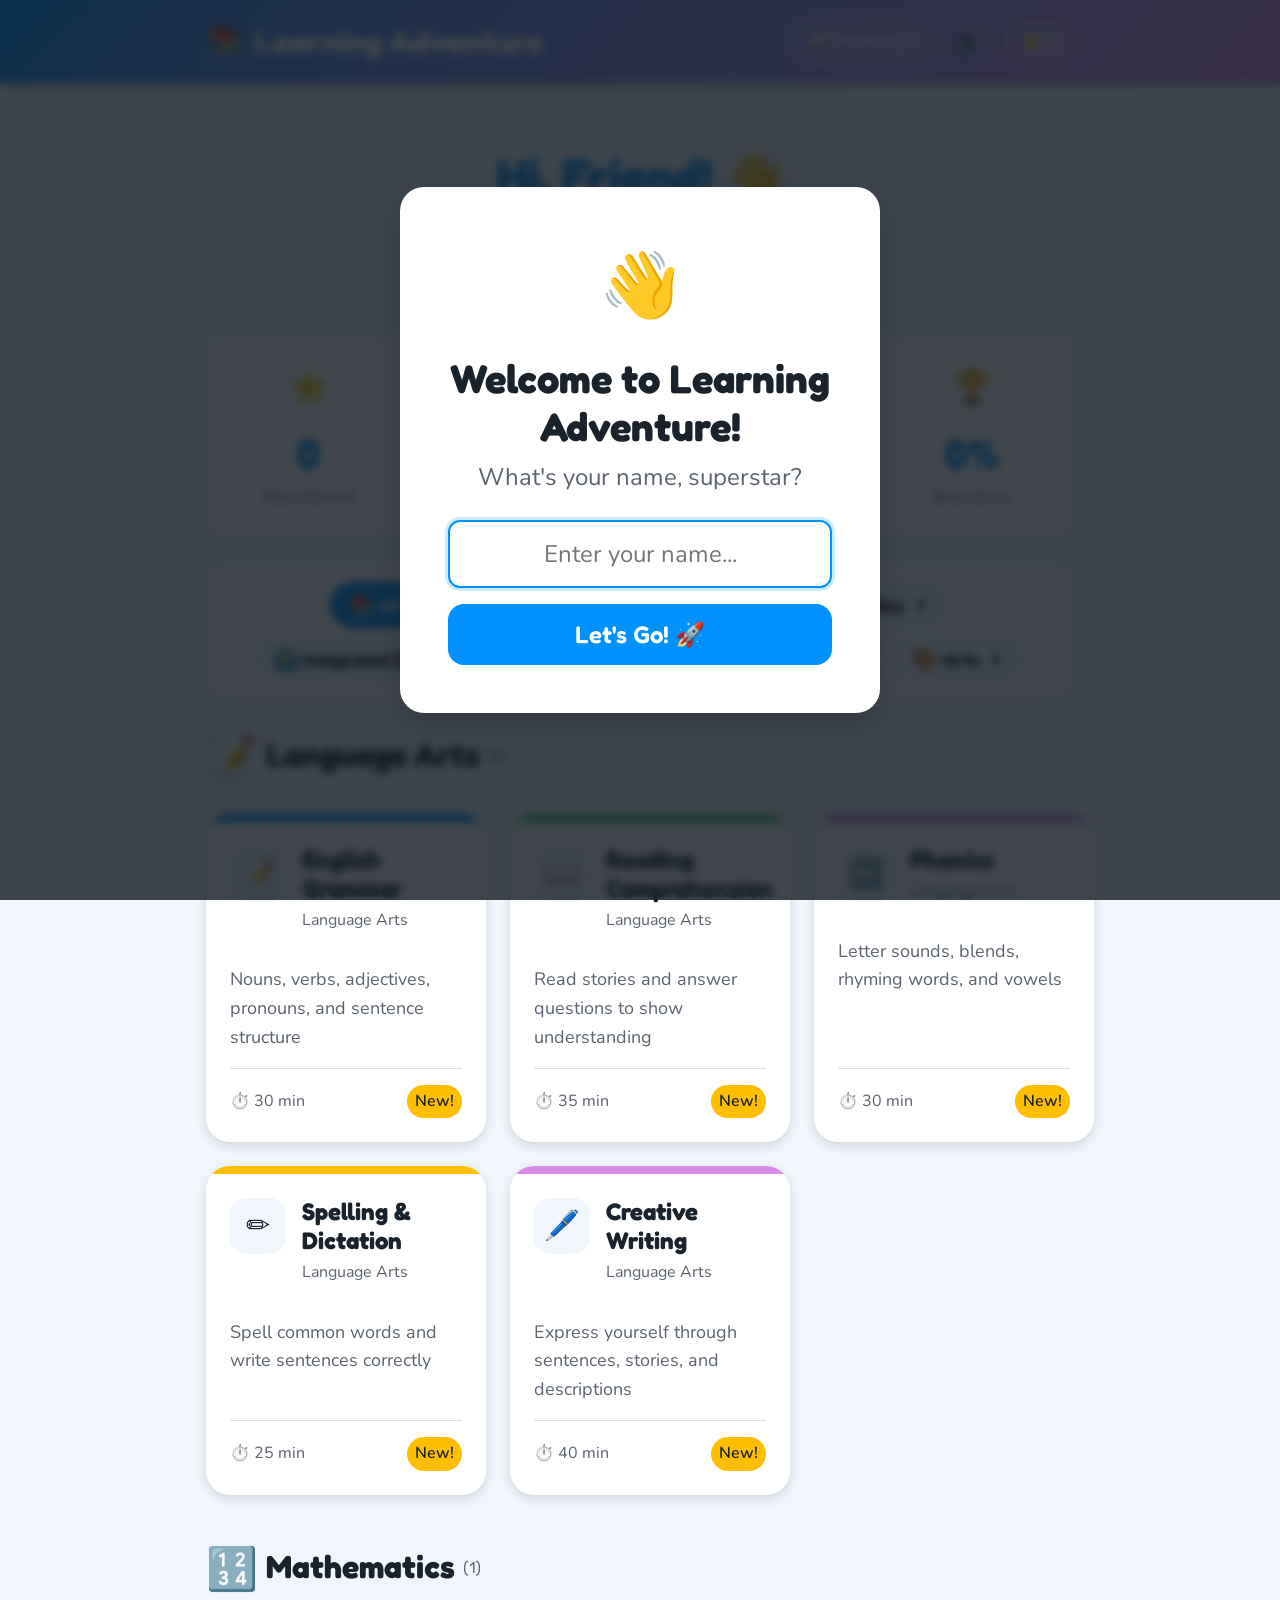
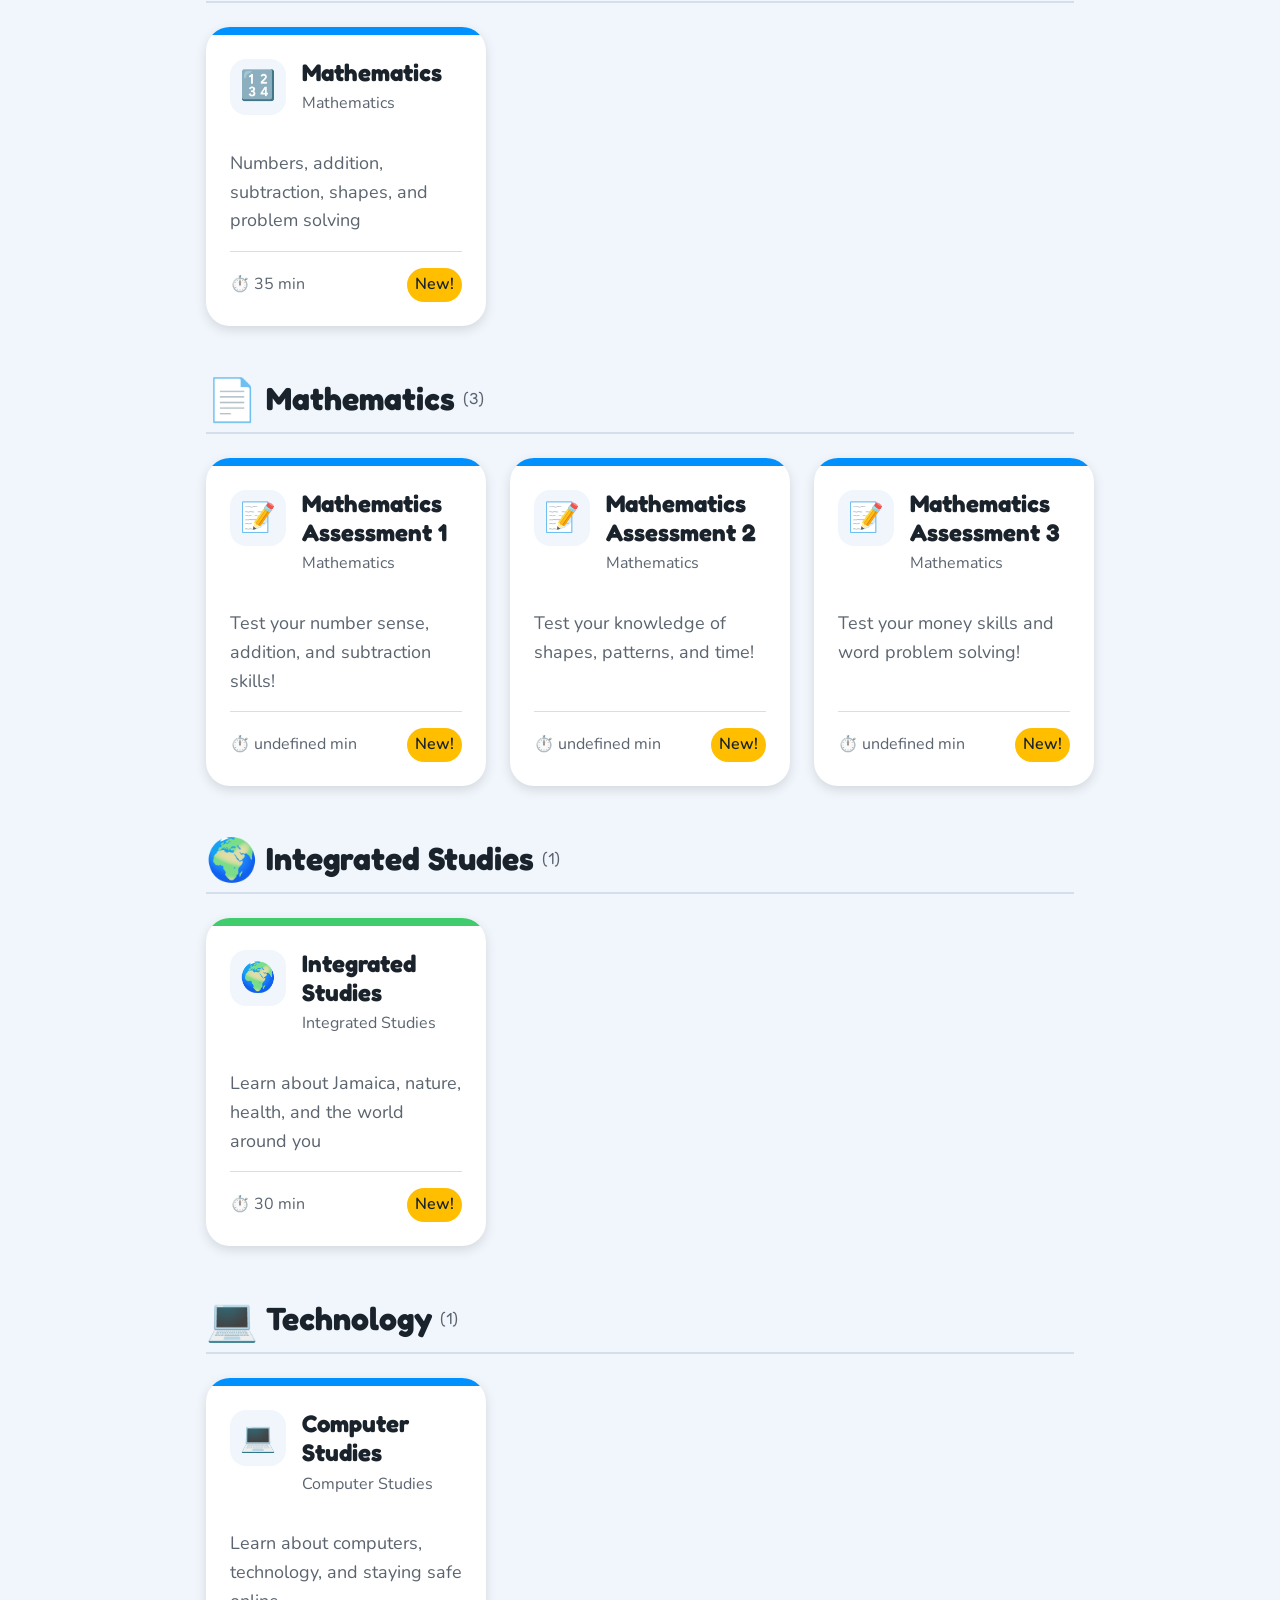
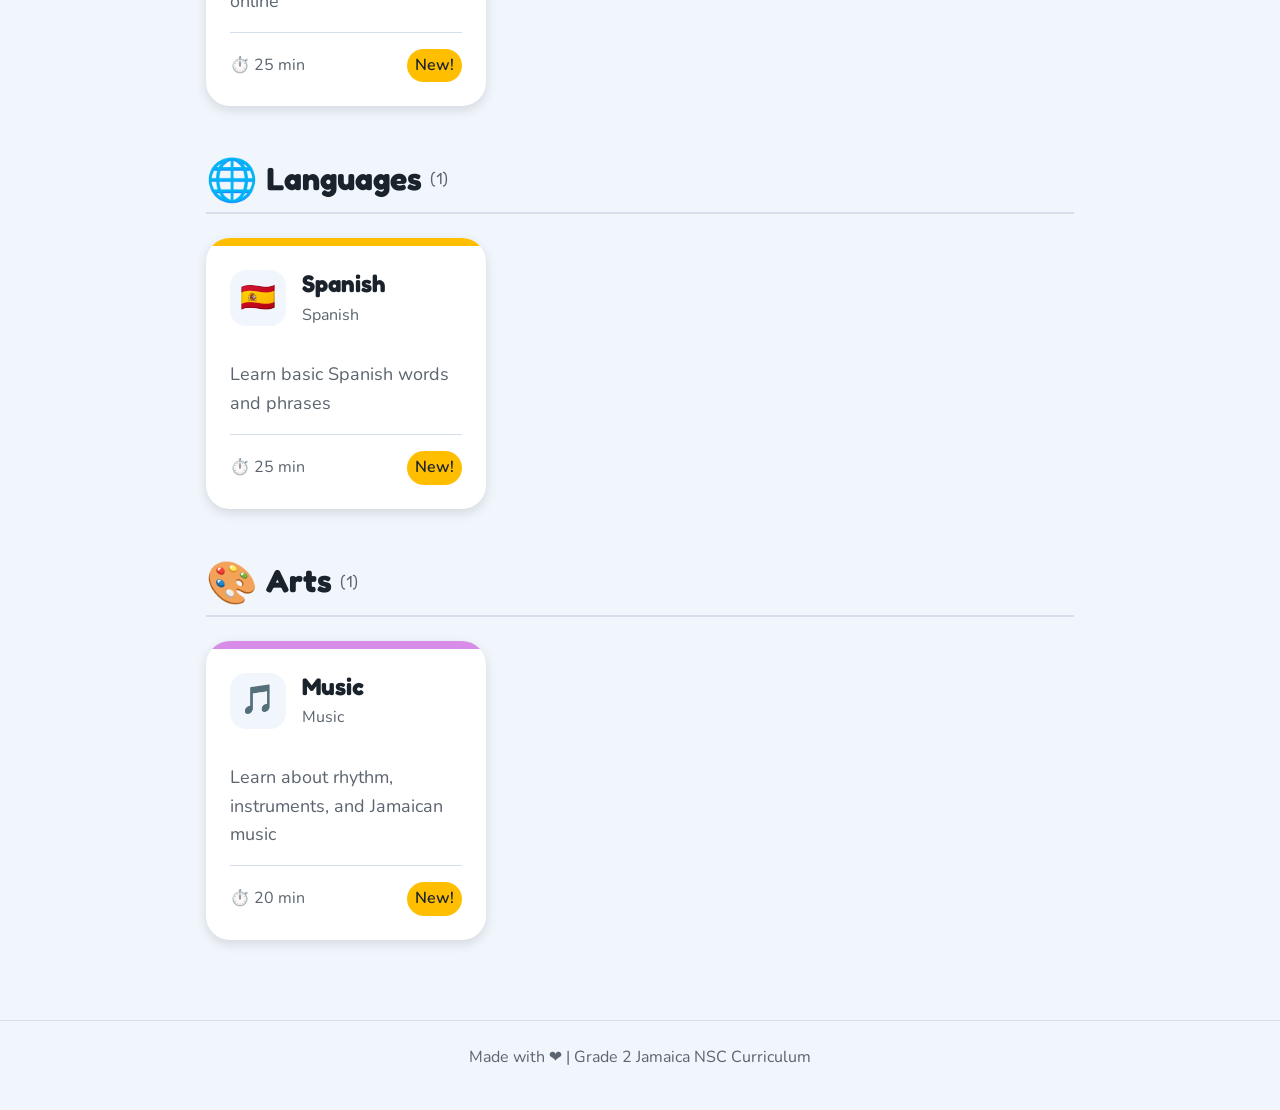
==== index.html @ 68583e8c "Add vowel sounds & sets quizzes from remaining book scans - Add integrated-phonics/vowel-sounds.json" ====
<!DOCTYPE html>
<html lang="en">
<head>
  <meta charset="UTF-8">
  <meta name="viewport" content="width=device-width, initial-scale=1.0">
  <meta name="description" content="Fun educational quizzes for Grade 2 students following the Jamaica NSC curriculum">
  <meta name="theme-color" content="#4A90D9">
  
  <title>Learning Adventure 📚</title>

  <!-- PWA -->
  <link rel="manifest" href="/manifest.json">
  <link rel="apple-touch-icon" href="/assets/icons/apple-touch-icon.png">

  <!-- Fonts -->
  <link rel="preconnect" href="https://fonts.googleapis.com">
  <link rel="preconnect" href="https://fonts.gstatic.com" crossorigin>
  <link href="https://fonts.googleapis.com/css2?family=Fredoka:wght@400;500;600;700&family=Nunito:wght@400;500;600;700&display=swap" rel="stylesheet">
  
  <!-- Stylesheets -->
  <link rel="stylesheet" href="css/base.css">
  <link rel="stylesheet" href="css/components.css">
  <link rel="stylesheet" href="css/navigation.css">
  <link rel="stylesheet" href="css/quiz.css">
  <link rel="stylesheet" href="css/animations.css">
  <link rel="stylesheet" href="css/math-interactive.css">
  
  <!-- Favicon -->
  <link rel="icon" href="data:image/svg+xml,<svg xmlns='http://www.w3.org/2000/svg' viewBox='0 0 100 100'><text y='.9em' font-size='90'>📚</text></svg>">
  
  <style>
    /* Page-specific styles */
    .app-header {
      background: linear-gradient(135deg, var(--color-primary) 0%, var(--color-highlight) 100%);
      color: white;
      padding-block: var(--space-md);
      box-shadow: var(--shadow-md);
    }

    .app-main {
      flex: 1;
      padding-block: var(--space-xl);
    }

    .app-footer {
      text-align: center;
      padding-block: var(--space-lg);
      color: var(--color-text-muted);
      font-size: var(--font-size-sm);
      border-block-start: 1px solid var(--color-border);
    }

    .loading {
      display: flex;
      flex-direction: column;
      align-items: center;
      justify-content: center;
      min-block-size: 300px;
      gap: var(--space-lg);
    }

    .loading__text {
      font-size: var(--font-size-lg);
      color: var(--color-text-muted);
    }

  </style>
</head>
<body>
  <div class="page">
    <!-- Header -->
    <header class="app-header">
      <div class="container">
        <a href="/" class="app-logo" id="home-btn">
          <span class="app-logo__icon">📚</span>
          <span>Learning Adventure</span>
        </a>
        
        <nav class="app-nav">
          <a href="workbook-review" class="app-nav__btn">
            <span>📖</span>
            <span>Workbooks</span>
          </a>
          <button class="sound-toggle" id="sound-toggle" title="Toggle sound" aria-label="Toggle sound">
            🔊
          </button>
          <button class="app-nav__btn" id="progress-btn">
            <span>⭐</span>
            <span id="star-count">0</span>
          </button>
        </nav>
      </div>
    </header>

    <!-- Main Content -->
    <main class="app-main">
      <div class="container" id="main-content">
        <!-- Loading state -->
        <div class="loading">
          <div class="spinner"></div>
          <p class="loading__text">Loading your quizzes...</p>
        </div>
      </div>
    </main>

    <!-- Footer -->
    <footer class="app-footer">
      <div class="container">
        <p>Made with ❤️ | Grade 2 Jamaica NSC Curriculum</p>
      </div>
    </footer>
  </div>

  <!-- Name Prompt Modal -->
  <div id="name-modal" class="modal" style="display: none;" role="dialog" aria-modal="true" aria-labelledby="modal-title">
    <div class="modal__overlay"></div>
    <div class="modal__content">
      <div class="modal__icon">👋</div>
      <h2 id="modal-title" class="modal__title">Welcome to Learning Adventure!</h2>
      <p class="modal__text">What's your name, superstar?</p>
      <form id="name-form" class="modal__form">
        <input 
          type="text" 
          id="name-input" 
          class="modal__input" 
          placeholder="Enter your name..." 
          maxlength="20"
          autocomplete="off"
          required
        >
        <button type="submit" class="btn btn--primary modal__btn">
          Let's Go! 🚀
        </button>
      </form>
    </div>
  </div>

  <!-- Scripts -->
  <script src="js/storage.js"></script>
  <script src="js/feedback.js"></script>
  <script src="js/quiz-engine.js"></script>
  <script src="js/math-interactive.js"></script>
  <script src="js/app.js"></script>
  
  <script>
    // Sound toggle functionality
    document.getElementById('sound-toggle').addEventListener('click', function() {
      const settings = Storage.loadSettings();
      settings.soundEnabled = !settings.soundEnabled;
      Storage.saveSettings(settings);
      Feedback.settings.soundEnabled = settings.soundEnabled;
      this.textContent = settings.soundEnabled ? '🔊' : '🔇';
    });

    // Initialize sound toggle state and check for first-time user
    document.addEventListener('DOMContentLoaded', function() {
      const settings = Storage.loadSettings();
      document.getElementById('sound-toggle').textContent = settings.soundEnabled ? '🔊' : '🔇';
      
      // Update star count
      const progress = Storage.loadProgress();
      document.getElementById('star-count').textContent = progress.totalStars || 0;

      // Show name modal for first-time users
      if (Storage.isFirstTimeUser()) {
        document.getElementById('name-modal').style.display = 'flex';
        document.getElementById('name-input').focus();
      }
    });

    // Handle name form submission
    document.getElementById('name-form').addEventListener('submit', function(e) {
      e.preventDefault();
      const nameInput = document.getElementById('name-input');
      const name = nameInput.value.trim();
      
      if (name) {
        Storage.saveName(name);
        document.getElementById('name-modal').style.display = 'none';
        
        // Refresh the welcome message if it exists
        if (typeof App !== 'undefined' && App.renderHomeScreen) {
          App.renderHomeScreen();
        }
      }
    });
  </script>
  <script src="js/pwa-install.js"></script>
  <script>
    if ('serviceWorker' in navigator) {
      navigator.serviceWorker.register('/sw.js');
    }
  </script>
</body>
</html>
---- css/base.css ----
/* ==========================================================================
   Base Styles - Morgan's Quiz Platform
   ========================================================================== */

/* CSS Reset & Box Sizing */
*,
*::before,
*::after {
  box-sizing: border-box;
  margin: 0;
  padding: 0;
}

/* CSS Custom Properties */
:root {
  /* Primary Colors - Friendly & Engaging */
  --color-primary: oklch(65% 0.2 250);
  --color-primary-light: oklch(75% 0.15 250);
  --color-secondary: oklch(75% 0.18 150);
  --color-secondary-light: oklch(85% 0.12 150);
  --color-accent: oklch(85% 0.18 80);
  --color-accent-dark: oklch(75% 0.2 80);

  /* Feedback Colors */
  --color-correct: oklch(70% 0.2 145);
  --color-correct-light: oklch(90% 0.1 145);
  --color-incorrect: oklch(65% 0.2 25);
  --color-incorrect-light: oklch(90% 0.08 25);
  --color-highlight: oklch(75% 0.15 320);
  --color-highlight-light: oklch(90% 0.08 320);

  /* Neutrals */
  --color-bg: oklch(97% 0.01 250);
  --color-card: oklch(100% 0 0);
  --color-text: oklch(25% 0.02 250);
  --color-text-muted: oklch(50% 0.02 250);
  --color-border: oklch(90% 0.02 250);

  /* Spacing */
  --space-xs: 0.25rem;
  --space-sm: 0.5rem;
  --space-md: 1rem;
  --space-lg: 1.5rem;
  --space-xl: 2rem;
  --space-2xl: 3rem;

  /* Border Radius */
  --radius-sm: 8px;
  --radius-md: 12px;
  --radius-lg: 16px;
  --radius-xl: 24px;
  --radius-full: 9999px;

  /* Shadows */
  --shadow-sm: 0 2px 4px oklch(0% 0 0 / 0.08);
  --shadow-md: 0 4px 12px oklch(0% 0 0 / 0.12);
  --shadow-lg: 0 8px 24px oklch(0% 0 0 / 0.16);

  /* Typography */
  --font-family: 'Nunito', 'Segoe UI', system-ui, sans-serif;
  --font-family-display: 'Fredoka', 'Nunito', sans-serif;
  
  --font-size-sm: 1rem;
  --font-size-base: 1.125rem;
  --font-size-lg: 1.5rem;
  --font-size-xl: 2rem;
  --font-size-2xl: 2.5rem;
  --font-size-3xl: 3rem;

  --line-height-tight: 1.2;
  --line-height-base: 1.6;

  /* Transitions */
  --transition-fast: 150ms ease;
  --transition-base: 250ms ease;
  --transition-slow: 400ms ease;
}

/* Base Typography */
html {
  font-size: 16px;
  -webkit-text-size-adjust: 100%;
}

body {
  font-family: var(--font-family);
  font-size: var(--font-size-base);
  line-height: var(--line-height-base);
  color: var(--color-text);
  background: var(--color-bg);
  min-block-size: 100dvh;
}

h1, h2, h3, h4 {
  font-family: var(--font-family-display);
  line-height: var(--line-height-tight);
  font-weight: 700;
}

h1 {
  font-size: var(--font-size-2xl);
}

h2 {
  font-size: var(--font-size-xl);
}

h3 {
  font-size: var(--font-size-lg);
}

p {
  margin-block-end: var(--space-md);
}

/* Links */
a {
  color: var(--color-primary);
  text-decoration: none;
  transition: color var(--transition-fast);
}

a:hover {
  color: var(--color-primary-light);
}

/* Images */
img {
  max-inline-size: 100%;
  block-size: auto;
  display: block;
}

/* Focus States */
:focus-visible {
  outline: 3px solid var(--color-primary);
  outline-offset: 3px;
}

/* Selection */
::selection {
  background: var(--color-accent);
  color: var(--color-text);
}

/* Reduced Motion */
@media (prefers-reduced-motion: reduce) {
  *,
  *::before,
  *::after {
    animation-duration: 0.01ms !important;
    animation-iteration-count: 1 !important;
    transition-duration: 0.01ms !important;
  }
}

/* Visually Hidden (for accessibility) */
.visually-hidden {
  position: absolute;
  inline-size: 1px;
  block-size: 1px;
  padding: 0;
  margin: -1px;
  overflow: hidden;
  clip: rect(0, 0, 0, 0);
  white-space: nowrap;
  border: 0;
}

/* Container */
.container {
  inline-size: 100%;
  max-inline-size: 900px;
  margin-inline: auto;
  padding-inline: var(--space-md);
}

/* Page Layout */
.page {
  min-block-size: 100dvh;
  display: flex;
  flex-direction: column;
}

.page__header {
  padding-block: var(--space-lg);
  background: var(--color-card);
  box-shadow: var(--shadow-sm);
}

.page__main {
  flex: 1;
  padding-block: var(--space-xl);
}

.page__footer {
  padding-block: var(--space-lg);
  text-align: center;
  color: var(--color-text-muted);
  font-size: var(--font-size-sm);
}
---- css/components.css ----
/* ==========================================================================
   Components - Morgan's Quiz Platform
   ========================================================================== */

/* ==========================================================================
   Buttons
   ========================================================================== */

.btn {
  display: inline-flex;
  align-items: center;
  justify-content: center;
  gap: var(--space-sm);
  
  min-block-size: 60px;
  padding-block: var(--space-md);
  padding-inline: var(--space-xl);
  
  font-family: var(--font-family-display);
  font-size: var(--font-size-lg);
  font-weight: 600;
  text-align: center;
  text-decoration: none;
  
  border: none;
  border-radius: var(--radius-lg);
  cursor: pointer;
  
  transition: transform var(--transition-fast), 
              box-shadow var(--transition-fast),
              background var(--transition-fast);
}

.btn:hover {
  transform: translateY(-2px);
  box-shadow: var(--shadow-md);
}

.btn:active {
  transform: translateY(0);
}

.btn--primary {
  background: var(--color-primary);
  color: white;
}

.btn--primary:hover {
  background: var(--color-primary-light);
}

.btn--secondary {
  background: var(--color-secondary);
  color: white;
}

.btn--secondary:hover {
  background: var(--color-secondary-light);
  color: var(--color-text);
}

.btn--accent {
  background: var(--color-accent);
  color: var(--color-text);
}

.btn--accent:hover {
  background: var(--color-accent-dark);
}

.btn--outline {
  background: transparent;
  border: 3px solid var(--color-primary);
  color: var(--color-primary);
}

.btn--outline:hover {
  background: var(--color-primary);
  color: white;
}

.btn--large {
  min-block-size: 80px;
  padding-inline: var(--space-2xl);
  font-size: var(--font-size-xl);
  border-radius: var(--radius-xl);
}

.btn--icon {
  min-block-size: 60px;
  min-inline-size: 60px;
  padding: var(--space-md);
  border-radius: var(--radius-full);
}

/* ==========================================================================
   Cards
   ========================================================================== */

.card {
  background: var(--color-card);
  border-radius: var(--radius-xl);
  box-shadow: var(--shadow-md);
  padding: var(--space-xl);
  
  container-type: inline-size;
  container-name: card;
}

.card--subject {
  text-align: center;
  cursor: pointer;
  transition: transform var(--transition-base), 
              box-shadow var(--transition-base);
  border: 4px solid transparent;
}

.card--subject:hover {
  transform: translateY(-4px) scale(1.02);
  box-shadow: var(--shadow-lg);
}

.card--subject:focus-visible {
  border-color: var(--color-primary);
}

.card__icon {
  font-size: 4rem;
  margin-block-end: var(--space-md);
}

.card__title {
  font-size: var(--font-size-xl);
  margin-block-end: var(--space-sm);
  color: var(--color-text);
}

.card__description {
  color: var(--color-text-muted);
  font-size: var(--font-size-base);
}

/* ==========================================================================
   Subject Cards Grid
   ========================================================================== */

.subjects-grid {
  display: grid;
  gap: var(--space-xl);
  grid-template-columns: 1fr;
}

@media (min-width: 600px) {
  .subjects-grid {
    grid-template-columns: repeat(2, 1fr);
  }
}

/* ==========================================================================
   Progress Bar
   ========================================================================== */

.progress {
  display: flex;
  align-items: center;
  gap: var(--space-md);
}

.progress__bar {
  flex: 1;
  block-size: 16px;
  background: var(--color-border);
  border-radius: var(--radius-full);
  overflow: hidden;
}

.progress__fill {
  block-size: 100%;
  background: linear-gradient(90deg, var(--color-secondary), var(--color-primary));
  border-radius: var(--radius-full);
  transition: inline-size var(--transition-base);
}

.progress__text {
  font-weight: 600;
  color: var(--color-text-muted);
  white-space: nowrap;
}

/* ==========================================================================
   Score Display
   ========================================================================== */

.score {
  display: flex;
  align-items: center;
  gap: var(--space-sm);
  font-family: var(--font-family-display);
  font-size: var(--font-size-lg);
  font-weight: 700;
}

.score__icon {
  font-size: 1.5em;
}

.score__value {
  color: var(--color-accent-dark);
}

/* ==========================================================================
   Stars Rating
   ========================================================================== */

.stars {
  display: flex;
  gap: var(--space-xs);
  font-size: 2rem;
}

.stars__star {
  color: var(--color-border);
  transition: color var(--transition-fast), 
              transform var(--transition-fast);
}

.stars__star--earned {
  color: var(--color-accent);
}

.stars__star--animating {
  animation: star-pop 0.5s ease;
}

@keyframes star-pop {
  0% { transform: scale(0); }
  50% { transform: scale(1.3); }
  100% { transform: scale(1); }
}

/* ==========================================================================
   Badges
   ========================================================================== */

.badge {
  display: inline-flex;
  align-items: center;
  gap: var(--space-xs);
  
  padding-block: var(--space-xs);
  padding-inline: var(--space-sm);
  
  font-size: var(--font-size-sm);
  font-weight: 600;
  
  border-radius: var(--radius-full);
}

.badge--phonics {
  background: var(--color-highlight-light);
  color: var(--color-highlight);
}

.badge--english {
  background: var(--color-primary-light);
  color: var(--color-primary);
}

.badge--math {
  background: var(--color-secondary-light);
  color: var(--color-secondary);
}

/* ==========================================================================
   Input Fields
   ========================================================================== */

.input {
  inline-size: 100%;
  padding: var(--space-md);
  
  font-family: var(--font-family);
  font-size: var(--font-size-lg);
  
  border: 3px solid var(--color-border);
  border-radius: var(--radius-md);
  background: var(--color-card);
  
  transition: border-color var(--transition-fast),
              box-shadow var(--transition-fast);
}

.input:focus {
  border-color: var(--color-primary);
  box-shadow: 0 0 0 4px oklch(65% 0.2 250 / 0.2);
  outline: none;
}

.input--large {
  font-size: var(--font-size-xl);
  padding: var(--space-lg);
}

/* Textarea */
.textarea {
  min-block-size: 150px;
  resize: vertical;
}

/* ==========================================================================
   Form Groups
   ========================================================================== */

.form-group {
  margin-block-end: var(--space-lg);
}

.form-group__label {
  display: block;
  margin-block-end: var(--space-sm);
  font-weight: 600;
  font-size: var(--font-size-lg);
}

/* ==========================================================================
   Navigation Header
   ========================================================================== */

.header {
  display: flex;
  align-items: center;
  justify-content: space-between;
  gap: var(--space-md);
  flex-wrap: wrap;
}

.header__logo {
  display: flex;
  align-items: center;
  gap: var(--space-sm);
  font-family: var(--font-family-display);
  font-size: var(--font-size-xl);
  font-weight: 700;
  color: var(--color-text);
}

.header__logo-icon {
  font-size: 1.5em;
}

.header__nav {
  display: flex;
  gap: var(--space-md);
}

/* ==========================================================================
   Welcome Section
   ========================================================================== */

.welcome {
  text-align: center;
  padding-block: var(--space-xl);
}

.welcome__greeting {
  font-size: var(--font-size-3xl);
  color: var(--color-primary);
  margin-block-end: var(--space-sm);
}

.welcome__message {
  font-size: var(--font-size-lg);
  color: var(--color-text-muted);
  max-inline-size: 500px;
  margin-inline: auto;
}

/* ==========================================================================
   Section Titles
   ========================================================================== */

.section-title {
  text-align: center;
  margin-block-end: var(--space-xl);
}

.section-title__text {
  font-size: var(--font-size-xl);
  color: var(--color-text);
}

.section-title__subtitle {
  color: var(--color-text-muted);
  font-size: var(--font-size-base);
  margin-block-start: var(--space-xs);
}

/* ==========================================================================
   Welcome Streak (moved from inline JS)
   ========================================================================== */

.welcome__streak {
  font-size: var(--font-size-lg);
  color: var(--color-accent-dark);
  margin-block-start: var(--space-sm);
}

/* ==========================================================================
   Card Meta & Progress (moved from inline JS)
   ========================================================================== */

.card__meta {
  display: flex;
  gap: var(--space-sm);
  margin-block: var(--space-sm);
  justify-content: center;
}

.card__time {
  color: var(--color-text-muted);
  font-size: var(--font-size-sm);
}

.card__progress {
  margin-block-start: var(--space-md);
  display: flex;
  flex-direction: column;
  align-items: center;
  gap: var(--space-xs);
}

.card__score {
  font-size: var(--font-size-sm);
  color: var(--color-text-muted);
}

.progress-summary {
  text-align: center;
  margin-block-start: var(--space-2xl);
  padding-block-start: var(--space-xl);
  border-block-start: 2px solid var(--color-border);
}

.progress-summary h3 {
  margin-block-end: var(--space-md);
  color: var(--color-text-muted);
}

/* PWA Install Banner */
.pwa-banner {
  position: fixed;
  bottom: var(--space-lg);
  left: 50%;
  transform: translateX(-50%) translateY(120%);
  z-index: 9999;
  background: var(--color-card);
  border: 2px solid var(--color-primary);
  border-radius: 1.25rem;
  padding: var(--space-lg);
  width: min(90vw, 380px);
  box-shadow: 0 8px 32px oklch(0% 0 0 / 0.15);
  display: flex;
  flex-direction: column;
  gap: var(--space-md);
  transition: transform 0.4s cubic-bezier(0.34, 1.56, 0.64, 1);
}

.pwa-banner.pwa-banner--visible {
  transform: translateX(-50%) translateY(0);
}

.pwa-banner__header {
  display: flex;
  align-items: center;
  gap: var(--space-md);
}

.pwa-banner__icon {
  width: 52px;
  height: 52px;
  border-radius: 0.75rem;
  flex-shrink: 0;
}

.pwa-banner__title {
  font-size: var(--font-size-base);
  font-weight: 700;
  color: var(--color-text);
  margin: 0;
}

.pwa-banner__subtitle {
  font-size: var(--font-size-sm);
  color: var(--color-text-muted);
  margin: 0;
  line-height: 1.4;
}

.pwa-banner__actions {
  display: flex;
  gap: var(--space-sm);
}

.pwa-banner__btn-install {
  flex: 1;
  background: var(--color-primary);
  color: white;
  border: none;
  border-radius: 0.75rem;
  padding: var(--space-sm) var(--space-md);
  font-family: inherit;
  font-size: var(--font-size-sm);
  font-weight: 700;
  cursor: pointer;
  transition: opacity 0.2s;
}

.pwa-banner__btn-install:hover {
  opacity: 0.88;
}

.pwa-banner__btn-dismiss {
  background: var(--color-bg);
  color: var(--color-text-muted);
  border: 2px solid var(--color-border);
  border-radius: 0.75rem;
  padding: var(--space-sm) var(--space-md);
  font-family: inherit;
  font-size: var(--font-size-sm);
  font-weight: 600;
  cursor: pointer;
  transition: border-color 0.2s;
}

.pwa-banner__btn-dismiss:hover {
  border-color: var(--color-text-muted);
}

/* ==========================================================================
   Load Error Banner
   ========================================================================== */

.load-error-banner {
  background: var(--color-incorrect-light);
  border: 2px solid var(--color-incorrect);
  color: var(--color-text);
  border-radius: var(--radius-md);
  padding: var(--space-md) var(--space-lg);
  margin-block-end: var(--space-lg);
  font-weight: 600;
  text-align: center;
}

/* ==========================================================================
   Modal
   ========================================================================== */

.modal {
  position: fixed;
  inset: 0;
  z-index: 1000;
  display: flex;
  align-items: center;
  justify-content: center;
  padding: var(--space-md);
}

.modal__overlay {
  position: absolute;
  inset: 0;
  background: oklch(20% 0.02 250 / 0.8);
  backdrop-filter: blur(4px);
}

.modal__content {
  position: relative;
  background: var(--color-card);
  border-radius: var(--radius-xl);
  padding: var(--space-2xl);
  max-inline-size: 400px;
  inline-size: 100%;
  text-align: center;
  box-shadow: var(--shadow-lg);
  animation: modal-pop 0.4s ease;
}

@keyframes modal-pop {
  0% {
    opacity: 0;
    transform: scale(0.8) translateY(20px);
  }
  100% {
    opacity: 1;
    transform: scale(1) translateY(0);
  }
}

.modal__icon {
  font-size: 4rem;
  margin-block-end: var(--space-md);
  animation: wave 1s ease-in-out infinite;
}

@keyframes wave {
  0%, 100% { transform: rotate(0deg); }
  25% { transform: rotate(20deg); }
  75% { transform: rotate(-20deg); }
}

.modal__title {
  font-family: var(--font-family-display);
  font-size: var(--font-size-2xl);
  color: var(--color-text);
  margin-block-end: var(--space-sm);
}

.modal__text {
  font-size: var(--font-size-lg);
  color: var(--color-text-muted);
  margin-block-end: var(--space-lg);
}

.modal__form {
  display: flex;
  flex-direction: column;
  gap: var(--space-md);
}

.modal__input {
  padding: var(--space-md);
  font-size: var(--font-size-lg);
  font-family: var(--font-family);
  border: 2px solid var(--color-border);
  border-radius: var(--radius-md);
  text-align: center;
  transition: border-color 0.2s ease, box-shadow 0.2s ease;
}

.modal__input:focus {
  outline: none;
  border-color: var(--color-primary);
  box-shadow: 0 0 0 3px color-mix(in oklch, var(--color-primary) 20%, transparent);
}

.modal__btn {
  font-size: var(--font-size-lg);
  padding: var(--space-md) var(--space-xl);
}

@media (min-width: 768px) {
  .modal__content {
    max-inline-size: 480px;
  }
}
---- css/navigation.css ----
/* ==========================================================================
   Navigation Styles - Morgan's Quiz Platform
   ========================================================================== */

/* ==========================================================================
   App Header & Top Navigation
   ========================================================================== */

.app-header .container {
  display: flex;
  align-items: center;
  justify-content: space-between;
  flex-wrap: wrap;
  gap: var(--space-md);
}

.app-logo {
  display: flex;
  align-items: center;
  gap: var(--space-sm);
  font-family: var(--font-family-display);
  font-size: var(--font-size-xl);
  font-weight: 700;
  color: white;
  text-decoration: none;
}

.app-logo__icon {
  font-size: 2rem;
}

.app-nav {
  display: flex;
  gap: var(--space-md);
  align-items: center;
}

.app-nav__btn {
  background: rgba(255, 255, 255, 0.2);
  color: white;
  border: 2px solid rgba(255, 255, 255, 0.3);
  padding: var(--space-sm) var(--space-md);
  border-radius: var(--radius-full);
  font-family: var(--font-family);
  font-size: var(--font-size-sm);
  font-weight: 600;
  cursor: pointer;
  transition: all var(--transition-fast);
  display: flex;
  align-items: center;
  gap: var(--space-xs);
  text-decoration: none;
}

.app-nav__btn:hover {
  background: rgba(255, 255, 255, 0.3);
  border-color: rgba(255, 255, 255, 0.5);
}

.app-nav__btn--active {
  background: white;
  color: var(--color-primary);
  font-weight: 700;
}

.sound-toggle {
  background: none;
  border: none;
  font-size: 1.5rem;
  cursor: pointer;
  padding: var(--space-xs);
  border-radius: var(--radius-full);
  transition: transform var(--transition-fast);
}

.sound-toggle:hover {
  transform: scale(1.1);
}

/* ==========================================================================
   Category Navigation
   ========================================================================== */

.nav-categories {
  display: flex;
  flex-wrap: wrap;
  gap: var(--space-sm);
  justify-content: center;
  margin-block-end: var(--space-xl);
  padding: var(--space-md);
  background: var(--color-card);
  border-radius: var(--radius-xl);
  box-shadow: var(--shadow-sm);
}

.nav-category {
  display: flex;
  align-items: center;
  gap: var(--space-xs);

  padding: var(--space-sm) var(--space-md);
  min-block-size: 44px;

  font-family: var(--font-family-display);
  font-size: var(--font-size-base);
  font-weight: 600;

  background: var(--color-bg);
  border: 2px solid transparent;
  border-radius: var(--radius-full);
  cursor: pointer;

  transition: all var(--transition-fast);
}

.nav-category:hover {
  background: var(--color-primary-light);
  transform: translateY(-2px);
}

.nav-category:focus-visible {
  outline: 3px solid var(--color-primary);
  outline-offset: 2px;
}

.nav-category--active {
  background: var(--color-primary);
  color: white;
  border-color: var(--color-primary);
}

.nav-category__icon {
  font-size: 1.2em;
}

.nav-category__count {
  display: inline-flex;
  align-items: center;
  justify-content: center;
  
  min-inline-size: 24px;
  block-size: 24px;
  
  font-size: var(--font-size-sm);
  font-weight: 700;
  
  background: rgba(255, 255, 255, 0.3);
  border-radius: var(--radius-full);
}

.nav-category--active .nav-category__count {
  background: rgba(255, 255, 255, 0.3);
}

/* ==========================================================================
   Subject Grid (Improved)
   ========================================================================== */

.subjects-section {
  margin-block-end: var(--space-2xl);
}

.subjects-section__header {
  display: flex;
  align-items: center;
  justify-content: space-between;
  margin-block-end: var(--space-lg);
  padding-block-end: var(--space-sm);
  border-block-end: 2px solid var(--color-border);
}

.subjects-section__title {
  display: flex;
  align-items: center;
  gap: var(--space-sm);
  font-size: var(--font-size-xl);
  color: var(--color-text);
}

.subjects-section__icon {
  font-size: 1.3em;
}

.subjects-section__count {
  font-size: var(--font-size-sm);
  color: var(--color-text-muted);
  font-weight: normal;
}

.subjects-grid {
  display: grid;
  gap: var(--space-lg);
  grid-template-columns: repeat(auto-fill, minmax(280px, 1fr));
}

/* ==========================================================================
   Subject Card (Enhanced)
   ========================================================================== */

.subject-card {
  position: relative;
  display: flex;
  flex-direction: column;
  
  background: var(--color-card);
  border-radius: var(--radius-xl);
  box-shadow: var(--shadow-md);
  overflow: hidden;
  
  cursor: pointer;
  transition: transform var(--transition-base), 
              box-shadow var(--transition-base);
}

.subject-card:hover {
  transform: translateY(-6px);
  box-shadow: var(--shadow-lg);
}

.subject-card:focus-visible {
  outline: 3px solid var(--color-primary);
  outline-offset: 2px;
}

.subject-card__banner {
  block-size: 8px;
  background: var(--card-color, var(--color-primary));
}

.subject-card__content {
  padding: var(--space-lg);
  flex: 1;
  display: flex;
  flex-direction: column;
}

.subject-card__header {
  display: flex;
  align-items: flex-start;
  gap: var(--space-md);
  margin-block-end: var(--space-md);
}

.subject-card__icon {
  display: flex;
  align-items: center;
  justify-content: center;
  
  min-inline-size: 56px;
  block-size: 56px;
  
  font-size: 1.8rem;
  
  background: var(--color-bg);
  border-radius: var(--radius-lg);
}

.subject-card__info {
  flex: 1;
}

.subject-card__title {
  font-size: var(--font-size-lg);
  font-weight: 700;
  margin-block-end: var(--space-xs);
  color: var(--color-text);
}

.subject-card__subject {
  font-size: var(--font-size-sm);
  color: var(--color-text-muted);
}

.subject-card__description {
  font-size: var(--font-size-base);
  color: var(--color-text-muted);
  margin-block-end: var(--space-md);
  flex: 1;
}

.subject-card__footer {
  display: flex;
  align-items: center;
  justify-content: space-between;
  gap: var(--space-sm);
  flex-wrap: wrap;
  
  padding-block-start: var(--space-md);
  border-block-start: 1px solid var(--color-border);
}

.subject-card__meta {
  display: flex;
  align-items: center;
  gap: var(--space-md);
  font-size: var(--font-size-sm);
  color: var(--color-text-muted);
}

.subject-card__time {
  display: flex;
  align-items: center;
  gap: var(--space-xs);
}

.subject-card__progress {
  display: flex;
  align-items: center;
  gap: var(--space-xs);
}

.subject-card__stars {
  display: flex;
  gap: 2px;
  font-size: 1rem;
}

.subject-card__stars .star--earned {
  color: var(--color-accent);
}

.subject-card__stars .star--empty {
  color: var(--color-border);
}

.subject-card__badge {
  padding: var(--space-xs) var(--space-sm);
  font-size: var(--font-size-sm);
  font-weight: 600;
  background: var(--color-secondary-light);
  color: var(--color-secondary);
  border-radius: var(--radius-full);
}

.subject-card__badge--new {
  background: var(--color-accent);
  color: var(--color-text);
}

.subject-card__badge--completed {
  background: var(--color-correct-light);
  color: var(--color-correct);
}

/* ==========================================================================
   Breadcrumb Navigation
   ========================================================================== */

.breadcrumb {
  display: flex;
  align-items: center;
  gap: var(--space-sm);
  margin-block-end: var(--space-lg);
  font-size: var(--font-size-base);
}

.breadcrumb__item {
  display: flex;
  align-items: center;
  gap: var(--space-xs);
  color: var(--color-text-muted);
}

.breadcrumb__link {
  color: var(--color-primary);
  text-decoration: none;
  font-weight: 500;
}

.breadcrumb__link:hover {
  text-decoration: underline;
}

.breadcrumb__separator {
  color: var(--color-border);
}

.breadcrumb__current {
  font-weight: 600;
  color: var(--color-text);
}

/* ==========================================================================
   Dashboard Stats
   ========================================================================== */

.dashboard-stats {
  display: grid;
  gap: var(--space-md);
  grid-template-columns: repeat(auto-fit, minmax(140px, 1fr));
  margin-block-end: var(--space-xl);
}

.stat-card {
  display: flex;
  flex-direction: column;
  align-items: center;
  
  padding: var(--space-lg);
  
  background: var(--color-card);
  border-radius: var(--radius-lg);
  box-shadow: var(--shadow-sm);
  
  text-align: center;
}

.stat-card__icon {
  font-size: 2rem;
  margin-block-end: var(--space-sm);
}

.stat-card__value {
  font-family: var(--font-family-display);
  font-size: var(--font-size-2xl);
  font-weight: 700;
  color: var(--color-primary);
}

.stat-card__label {
  font-size: var(--font-size-sm);
  color: var(--color-text-muted);
}

/* ==========================================================================
   Quick Actions
   ========================================================================== */

.quick-actions {
  display: flex;
  gap: var(--space-md);
  flex-wrap: wrap;
  justify-content: center;
  margin-block-end: var(--space-xl);
}

.quick-action {
  display: flex;
  align-items: center;
  gap: var(--space-sm);
  
  padding: var(--space-md) var(--space-lg);
  
  font-family: var(--font-family-display);
  font-size: var(--font-size-base);
  font-weight: 600;
  
  background: var(--color-card);
  border: 2px solid var(--color-border);
  border-radius: var(--radius-lg);
  
  cursor: pointer;
  transition: all var(--transition-fast);
}

.quick-action:hover {
  background: var(--color-primary);
  color: white;
  border-color: var(--color-primary);
  transform: translateY(-2px);
}

.quick-action__icon {
  font-size: 1.3em;
}

/* ==========================================================================
   Empty State
   ========================================================================== */

.empty-state {
  text-align: center;
  padding: var(--space-2xl);
}

.empty-state__icon {
  font-size: 4rem;
  margin-block-end: var(--space-md);
}

.empty-state__title {
  font-size: var(--font-size-xl);
  margin-block-end: var(--space-sm);
}

.empty-state__message {
  color: var(--color-text-muted);
  margin-block-end: var(--space-lg);
}

/* ==========================================================================
   Back Button
   ========================================================================== */

.back-btn {
  display: inline-flex;
  align-items: center;
  gap: var(--space-sm);
  
  padding: var(--space-sm) var(--space-md);
  margin-block-end: var(--space-lg);
  
  font-family: var(--font-family);
  font-size: var(--font-size-base);
  font-weight: 500;
  
  color: var(--color-text-muted);
  background: none;
  border: none;
  border-radius: var(--radius-md);
  
  cursor: pointer;
  transition: all var(--transition-fast);
}

.back-btn:hover {
  color: var(--color-primary);
  background: var(--color-primary-light);
}

/* ==========================================================================
   Mobile Navigation
   ========================================================================== */

@media (max-width: 600px) {
  .nav-categories {
    overflow-x: auto;
    flex-wrap: nowrap;
    justify-content: flex-start;
    padding-block: var(--space-sm);
    -webkit-overflow-scrolling: touch;
  }

  .nav-category {
    flex-shrink: 0;
  }

  .subjects-grid {
    grid-template-columns: 1fr;
  }

  .dashboard-stats {
    grid-template-columns: repeat(2, 1fr);
  }
}

@media (min-width: 768px) {
  .subjects-grid {
    grid-template-columns: repeat(2, minmax(280px, 1fr));
  }
}

@media (min-width: 1024px) {
  .subjects-grid {
    grid-template-columns: repeat(3, minmax(280px, 1fr));
  }
}
---- css/quiz.css ----
/* ==========================================================================
   Quiz Styles - Morgan's Quiz Platform
   ========================================================================== */

/* ==========================================================================
   Quiz Container
   ========================================================================== */

.quiz {
  container-type: inline-size;
  container-name: quiz;
}

.quiz__header {
  display: flex;
  flex-direction: column;
  gap: var(--space-md);
  margin-block-end: var(--space-xl);
  padding-block-end: var(--space-lg);
  border-block-end: 2px solid var(--color-border);
}

@container quiz (min-inline-size: 500px) {
  .quiz__header {
    flex-direction: row;
    align-items: center;
    justify-content: space-between;
  }
}

.quiz__title {
  display: flex;
  align-items: center;
  gap: var(--space-sm);
  font-size: var(--font-size-xl);
}

.quiz__section-name {
  font-size: var(--font-size-lg);
  color: var(--color-text-muted);
  font-weight: 500;
}

/* ==========================================================================
   Question Card
   ========================================================================== */

.question-card {
  background: var(--color-card);
  border-radius: var(--radius-xl);
  box-shadow: var(--shadow-md);
  padding: var(--space-xl);
  margin-block-end: var(--space-xl);
  
  container-type: inline-size;
  container-name: question;
}

.question-card__number {
  display: inline-flex;
  align-items: center;
  justify-content: center;
  
  min-inline-size: 48px;
  min-block-size: 48px;
  
  background: var(--color-primary);
  color: white;
  font-family: var(--font-family-display);
  font-size: var(--font-size-lg);
  font-weight: 700;
  
  border-radius: var(--radius-full);
  margin-block-end: var(--space-md);
}

.question-card__prompt {
  font-size: var(--font-size-xl);
  font-weight: 600;
  margin-block-end: var(--space-lg);
  line-height: var(--line-height-base);
}

.question-card__instruction {
  font-size: var(--font-size-base);
  color: var(--color-text-muted);
  margin-block-end: var(--space-lg);
  font-style: italic;
}

/* ==========================================================================
   Question Images & Shapes
   ========================================================================== */

.question-card__image {
  display: flex;
  flex-direction: column;
  align-items: center;
  gap: var(--space-sm);
  margin-block-end: var(--space-lg);
}

.question-card__image img {
  max-inline-size: 100%;
  max-block-size: 200px;
  border-radius: var(--radius-lg);
  box-shadow: var(--shadow-sm);
  object-fit: contain;
}

.question-card__image-caption {
  font-size: var(--font-size-sm);
  color: var(--color-text-muted);
  text-align: center;
  font-style: italic;
}

/* Multiple images grid */
.question-card__images {
  display: flex;
  flex-wrap: wrap;
  justify-content: center;
  gap: var(--space-md);
  margin-block-end: var(--space-lg);
  padding: var(--space-md);
  background: var(--color-bg);
  border-radius: var(--radius-lg);
}

.question-card__images--row {
  flex-wrap: nowrap;
  overflow-x: auto;
}

.question-card__images--grid {
  display: grid;
  grid-template-columns: repeat(auto-fit, minmax(60px, 1fr));
  max-inline-size: 400px;
  margin-inline: auto;
}

.question-card__image-item {
  display: flex;
  flex-direction: column;
  align-items: center;
  gap: var(--space-xs);
}

.question-card__image-item img {
  inline-size: 50px;
  block-size: 50px;
  object-fit: contain;
}

.question-card__image-label {
  font-size: var(--font-size-xs);
  color: var(--color-text-muted);
  font-weight: 600;
}

/* Shape display */
.question-card__shape {
  display: flex;
  justify-content: center;
  align-items: center;
  padding: var(--space-lg);
  margin-block-end: var(--space-lg);
  background: linear-gradient(135deg, var(--color-bg) 0%, white 100%);
  border-radius: var(--radius-xl);
  border: 2px dashed var(--color-border);
}

.question-card__shape .shape-image {
  inline-size: 120px;
  block-size: 120px;
  object-fit: contain;
  filter: drop-shadow(2px 4px 6px rgba(0, 0, 0, 0.1));
  transition: transform var(--transition-base);
}

.question-card__shape:hover .shape-image {
  transform: scale(1.05);
}

/* Multiple shapes */
.question-card__shapes {
  display: flex;
  flex-wrap: wrap;
  justify-content: center;
  gap: var(--space-lg);
  padding: var(--space-lg);
  margin-block-end: var(--space-lg);
  background: linear-gradient(135deg, var(--color-bg) 0%, white 100%);
  border-radius: var(--radius-xl);
  border: 2px dashed var(--color-border);
}

.question-card__shape-item {
  display: flex;
  flex-direction: column;
  align-items: center;
  gap: var(--space-xs);
}

.question-card__shape-item .shape-image {
  inline-size: 80px;
  block-size: 80px;
  object-fit: contain;
  filter: drop-shadow(2px 4px 6px rgba(0, 0, 0, 0.1));
  transition: transform var(--transition-fast);
}

.question-card__shape-item:hover .shape-image {
  transform: scale(1.1);
}

@container question (min-inline-size: 400px) {
  .question-card__shape .shape-image {
    inline-size: 150px;
    block-size: 150px;
  }
  
  .question-card__shape-item .shape-image {
    inline-size: 100px;
    block-size: 100px;
  }
  
  .question-card__image-item img {
    inline-size: 60px;
    block-size: 60px;
  }
}

/* ==========================================================================
   Multiple Choice Options
   ========================================================================== */

.options {
  display: grid;
  gap: var(--space-md);
  grid-template-columns: 1fr;
}

@container question (min-inline-size: 450px) {
  .options--grid {
    grid-template-columns: repeat(2, 1fr);
  }
}

.option {
  display: flex;
  align-items: center;
  gap: var(--space-md);
  
  min-block-size: 70px;
  padding: var(--space-md) var(--space-lg);
  
  font-family: var(--font-family);
  font-size: var(--font-size-lg);
  font-weight: 500;
  text-align: start;
  
  background: var(--color-bg);
  border: 3px solid var(--color-border);
  border-radius: var(--radius-lg);
  cursor: pointer;
  
  transition: border-color var(--transition-fast),
              background var(--transition-fast),
              transform var(--transition-fast);
}

.option:hover:not(.option--disabled) {
  border-color: var(--color-primary);
  background: var(--color-primary-light);
  transform: translateY(-2px);
}

.option:focus-visible {
  outline: 3px solid var(--color-primary);
  outline-offset: 2px;
  border-color: var(--color-primary);
  box-shadow: 0 0 0 4px oklch(65% 0.2 250 / 0.2);
}

.option--selected {
  border-color: var(--color-primary);
  background: var(--color-primary-light);
}

.option--correct {
  border-color: var(--color-correct);
  background: var(--color-correct-light);
  animation: pulse-correct 0.5s ease;
}

.option--incorrect {
  border-color: var(--color-incorrect);
  background: var(--color-incorrect-light);
  animation: shake 0.5s ease;
}

.option--disabled {
  cursor: not-allowed;
  opacity: 0.7;
}

.option__letter {
  display: flex;
  align-items: center;
  justify-content: center;
  
  min-inline-size: 40px;
  min-block-size: 40px;
  
  background: var(--color-card);
  border-radius: var(--radius-full);
  font-weight: 700;
  
  transition: background var(--transition-fast);
}

.option--selected .option__letter {
  background: var(--color-primary);
  color: white;
}

.option--correct .option__letter {
  background: var(--color-correct);
  color: white;
}

.option--incorrect .option__letter {
  background: var(--color-incorrect);
  color: white;
}

.option__text {
  flex: 1;
}

.option__icon {
  font-size: 1.5rem;
  opacity: 0;
  transition: opacity var(--transition-fast);
}

.option--correct .option__icon,
.option--incorrect .option__icon {
  opacity: 1;
}

/* ==========================================================================
   Matching Questions
   ========================================================================== */

.matching {
  display: flex;
  flex-direction: column;
  gap: var(--space-lg);
}

.matching__row {
  display: flex;
  align-items: center;
  gap: var(--space-md);
  flex-wrap: wrap;
}

.matching__item {
  display: flex;
  align-items: center;
  justify-content: center;
  
  min-inline-size: 80px;
  min-block-size: 60px;
  padding: var(--space-sm) var(--space-md);
  
  background: var(--color-card);
  border: 3px solid var(--color-border);
  border-radius: var(--radius-md);
  
  font-size: var(--font-size-lg);
  font-weight: 600;
}

.matching__item--left {
  background: var(--color-highlight-light);
  border-color: var(--color-highlight);
}

.matching__connector {
  flex: 1;
  min-inline-size: 40px;
  border-block-end: 3px dashed var(--color-border);
}

.matching__select {
  min-inline-size: 150px;
  padding: var(--space-sm) var(--space-md);
  font-size: var(--font-size-lg);
  border: 3px solid var(--color-border);
  border-radius: var(--radius-md);
  background: var(--color-card);
  cursor: pointer;
}

/* ==========================================================================
   Fill in the Blank
   ========================================================================== */

.fill-blank {
  display: flex;
  flex-wrap: wrap;
  align-items: center;
  gap: var(--space-sm);
  font-size: var(--font-size-xl);
  line-height: 2;
}

.fill-blank__input {
  inline-size: 120px;
  padding: var(--space-sm);
  font-size: var(--font-size-lg);
  text-align: center;
  border: 3px solid var(--color-primary);
  border-radius: var(--radius-md);
  background: var(--color-accent-light);
}

.fill-blank__input:focus {
  outline: none;
  box-shadow: 0 0 0 4px oklch(65% 0.2 250 / 0.2);
}

/* ==========================================================================
   Text Input Answer
   ========================================================================== */

.answer-input {
  inline-size: 100%;
  max-inline-size: 400px;
  padding: var(--space-md) var(--space-lg);
  font-size: var(--font-size-xl);
  border: 3px solid var(--color-border);
  border-radius: var(--radius-lg);
  transition: border-color var(--transition-fast);
}

.answer-input:focus {
  border-color: var(--color-primary);
  outline: none;
  box-shadow: 0 0 0 4px oklch(65% 0.2 250 / 0.2);
}

.answer-input--correct {
  border-color: var(--color-correct);
  background: var(--color-correct-light);
}

.answer-input--incorrect {
  border-color: var(--color-incorrect);
  background: var(--color-incorrect-light);
}

/* ==========================================================================
   Writing Area
   ========================================================================== */

.writing-area {
  inline-size: 100%;
  min-block-size: 200px;
  padding: var(--space-lg);
  font-family: var(--font-family);
  font-size: var(--font-size-lg);
  line-height: var(--line-height-base);
  border: 3px solid var(--color-border);
  border-radius: var(--radius-lg);
  resize: vertical;
}

.writing-area:focus {
  border-color: var(--color-primary);
  outline: none;
}

/* ==========================================================================
   Feedback Messages
   ========================================================================== */

.feedback {
  display: flex;
  align-items: center;
  gap: var(--space-md);
  
  padding: var(--space-md) var(--space-lg);
  border-radius: var(--radius-lg);
  margin-block-start: var(--space-lg);
  
  font-size: var(--font-size-lg);
  font-weight: 600;
  
  animation: slide-up 0.3s ease;
}

.feedback--correct {
  background: var(--color-correct-light);
  color: var(--color-correct);
  border: 2px solid var(--color-correct);
}

.feedback--incorrect {
  background: var(--color-incorrect-light);
  color: var(--color-incorrect);
  border: 2px solid var(--color-incorrect);
}

.feedback--hint {
  background: var(--color-accent);
  color: var(--color-text);
  border: 2px solid var(--color-accent-dark);
}

.feedback__icon {
  font-size: 1.5em;
}

.feedback__text {
  flex: 1;
}

/* ==========================================================================
   Quiz Navigation
   ========================================================================== */

.quiz-nav {
  display: flex;
  justify-content: space-between;
  align-items: center;
  gap: var(--space-md);
  flex-wrap: wrap;
  
  padding-block-start: var(--space-xl);
  border-block-start: 2px solid var(--color-border);
}

.quiz-nav__info {
  font-size: var(--font-size-base);
  color: var(--color-text-muted);
}

.quiz-nav__buttons {
  display: flex;
  gap: var(--space-md);
}

/* ==========================================================================
   Section Intro
   ========================================================================== */

.section-intro {
  text-align: center;
  padding: var(--space-2xl);
  background: var(--color-card);
  border-radius: var(--radius-xl);
  box-shadow: var(--shadow-md);
  margin-block-end: var(--space-xl);
}

.section-intro__icon {
  font-size: 4rem;
  margin-block-end: var(--space-md);
}

.section-intro__title {
  font-size: var(--font-size-2xl);
  margin-block-end: var(--space-sm);
}

.section-intro__description {
  font-size: var(--font-size-lg);
  color: var(--color-text-muted);
  margin-block-end: var(--space-xl);
  max-inline-size: 500px;
  margin-inline: auto;
}

/* ==========================================================================
   Results Screen
   ========================================================================== */

.results {
  text-align: center;
  padding: var(--space-2xl);
}

.results__celebration {
  font-size: 5rem;
  margin-block-end: var(--space-lg);
  animation: bounce 1s ease infinite;
}

.results__title {
  font-size: var(--font-size-3xl);
  color: var(--color-primary);
  margin-block-end: var(--space-md);
}

.results__score {
  font-size: var(--font-size-2xl);
  margin-block-end: var(--space-lg);
}

.results__score-value {
  color: var(--color-secondary);
  font-weight: 700;
}

.results__stars {
  display: flex;
  justify-content: center;
  gap: var(--space-md);
  font-size: 3rem;
  margin-block-end: var(--space-xl);
}

.results__message {
  font-size: var(--font-size-lg);
  color: var(--color-text-muted);
  margin-block-end: var(--space-xl);
  max-inline-size: 400px;
  margin-inline: auto;
}

.results__actions {
  display: flex;
  justify-content: center;
  gap: var(--space-lg);
  flex-wrap: wrap;
}

/* ==========================================================================
   Question Types Indicator
   ========================================================================== */

.question-type {
  display: inline-flex;
  align-items: center;
  gap: var(--space-xs);
  
  padding: var(--space-xs) var(--space-sm);
  
  font-size: var(--font-size-sm);
  font-weight: 600;
  
  background: var(--color-highlight-light);
  color: var(--color-highlight);
  border-radius: var(--radius-full);
  
  margin-block-end: var(--space-md);
}

/* ==========================================================================
   Timer (Optional)
   ========================================================================== */

.timer {
  display: flex;
  align-items: center;
  gap: var(--space-sm);
  
  padding: var(--space-sm) var(--space-md);
  
  background: var(--color-accent);
  border-radius: var(--radius-full);
  
  font-family: var(--font-family-display);
  font-size: var(--font-size-lg);
  font-weight: 700;
}

.timer__icon {
  font-size: 1.2em;
}

.timer--warning {
  background: var(--color-incorrect-light);
  color: var(--color-incorrect);
  animation: pulse 1s ease infinite;
}

/* ==========================================================================
   Quiz-specific Animations
   Note: General animations (bounce, pulse, slide-up) are in animations.css
   ========================================================================== */

@keyframes pulse-correct {
  0%, 100% { transform: scale(1); }
  50% { transform: scale(1.02); }
}

@keyframes shake {
  0%, 100% { transform: translateX(0); }
  20%, 60% { transform: translateX(-5px); }
  40%, 80% { transform: translateX(5px); }
}

/* ==========================================================================
   Results Stats (moved from inline JS)
   ========================================================================== */

.results__stats {
  display: flex;
  justify-content: center;
  gap: var(--space-xl);
  margin-block: var(--space-xl);
}

.results__stats .stat {
  display: flex;
  flex-direction: column;
  align-items: center;
  gap: var(--space-xs);
}

.results__stats .stat__icon {
  font-size: 1.5rem;
}

.results__stats .stat__value {
  font-size: var(--font-size-xl);
  font-weight: 700;
  font-family: var(--font-family-display);
}

.results__stats .stat__label {
  font-size: var(--font-size-sm);
  color: var(--color-text-muted);
}

/* ==========================================================================
   Passage Card
   ========================================================================== */

.passage-card {
  margin-block-end: var(--space-xl);
  background: var(--color-accent);
}

.passage-card__title {
  margin-block-end: var(--space-md);
}

.passage-card__content p {
  margin-block-end: var(--space-md);
  line-height: 1.8;
}

/* ==========================================================================
   Review Page
   ========================================================================== */

.review {
  max-inline-size: 800px;
  margin-inline: auto;
  padding-block: var(--space-lg);
}

.review__header {
  margin-block-end: var(--space-xl);
}

.review__title {
  margin-block-start: var(--space-md);
  font-size: var(--font-size-2xl);
  color: var(--color-text);
}

.review__summary {
  display: flex;
  gap: var(--space-md);
  margin-block-end: var(--space-xl);
  flex-wrap: wrap;
}

.review__filter {
  padding: var(--space-sm) var(--space-md);
  border-radius: var(--radius-full);
  background: var(--color-bg);
  cursor: pointer;
  transition: all 0.2s ease;
  font-size: var(--font-size-sm);
  border: 2px solid transparent;
}

.review__filter:hover {
  background: var(--color-primary-light);
}

.review__filter.active {
  background: var(--color-primary);
  color: white;
}

.review__section {
  margin-block-end: var(--space-xl);
}

.review__section-title {
  font-size: var(--font-size-lg);
  color: var(--color-primary);
  margin-block-end: var(--space-md);
  padding-block-end: var(--space-sm);
  border-block-end: 2px solid var(--color-border);
}

.review__item {
  background: var(--color-card);
  border-radius: var(--radius-lg);
  padding: var(--space-lg);
  margin-block-end: var(--space-md);
  border-inline-start: 4px solid var(--color-border);
  box-shadow: var(--shadow-sm);
}

.review__item--correct {
  border-inline-start-color: var(--color-correct);
  background: color-mix(in oklch, var(--color-correct) 5%, var(--color-card));
}

.review__item--incorrect {
  border-inline-start-color: var(--color-incorrect);
  background: color-mix(in oklch, var(--color-incorrect) 5%, var(--color-card));
}

.review__item-header {
  display: flex;
  justify-content: space-between;
  align-items: center;
  margin-block-end: var(--space-sm);
}

.review__item-number {
  font-weight: 700;
  color: var(--color-text-muted);
  font-size: var(--font-size-sm);
}

.review__item-status {
  font-size: var(--font-size-lg);
}

.review__item-prompt {
  font-size: var(--font-size-md);
  font-weight: 600;
  margin-block-end: var(--space-md);
  line-height: 1.5;
}

.review__item-answers {
  display: flex;
  flex-direction: column;
  gap: var(--space-sm);
}

.review__answer {
  padding: var(--space-sm) var(--space-md);
  border-radius: var(--radius-md);
  font-size: var(--font-size-sm);
}

.review__answer--correct {
  background: color-mix(in oklch, var(--color-correct) 15%, transparent);
}

.review__answer--wrong {
  background: color-mix(in oklch, var(--color-incorrect) 15%, transparent);
}

.review__answer--correct-answer {
  background: color-mix(in oklch, var(--color-correct) 20%, transparent);
  border: 1px dashed var(--color-correct);
}

.review__hint {
  margin-block-start: var(--space-md);
  padding: var(--space-sm) var(--space-md);
  background: var(--color-accent);
  border-radius: var(--radius-md);
  font-size: var(--font-size-sm);
  color: var(--color-text-muted);
}

.review__actions {
  display: flex;
  gap: var(--space-md);
  justify-content: center;
  margin-block-start: var(--space-2xl);
  padding-block-start: var(--space-xl);
  border-block-start: 2px solid var(--color-border);
}

@media (max-width: 600px) {
  .review__summary {
    justify-content: center;
  }

  .review__actions {
    flex-direction: column;
  }

  .review__actions .btn {
    inline-size: 100%;
  }
}

@media (min-width: 768px) {
  .option {
    min-block-size: 80px;
  }
}

@media (min-width: 1024px) {
  .quiz {
    max-inline-size: 720px;
    margin-inline: auto;
  }
}
---- css/animations.css ----
/* ==========================================================================
   Animations & Celebrations - Morgan's Quiz Platform
   ========================================================================== */

/* ==========================================================================
   Confetti Animation
   ========================================================================== */

.confetti-container {
  position: fixed;
  inset: 0;
  pointer-events: none;
  z-index: 1000;
  overflow: hidden;
}

.confetti {
  position: absolute;
  inline-size: 10px;
  block-size: 10px;
  border-radius: 2px;
  animation: confetti-fall 3s ease-out forwards;
}

@keyframes confetti-fall {
  0% {
    transform: translateY(-100px) rotate(0deg);
    opacity: 1;
  }
  100% {
    transform: translateY(100vh) rotate(720deg);
    opacity: 0;
  }
}

/* ==========================================================================
   Star Burst
   ========================================================================== */

.star-burst {
  position: fixed;
  inset: 0;
  display: flex;
  align-items: center;
  justify-content: center;
  pointer-events: none;
  z-index: 1000;
}

.star-burst__star {
  position: absolute;
  font-size: 2rem;
  animation: star-burst 1s ease-out forwards;
}

@keyframes star-burst {
  0% {
    transform: translate(0, 0) scale(0);
    opacity: 1;
  }
  100% {
    transform: translate(var(--x), var(--y)) scale(1);
    opacity: 0;
  }
}

/* ==========================================================================
   Celebration Overlay
   ========================================================================== */

.celebration-overlay {
  position: fixed;
  inset: 0;
  display: flex;
  align-items: center;
  justify-content: center;
  background: oklch(0% 0 0 / 0.5);
  z-index: 999;
  animation: fade-in 0.3s ease;
}

.celebration-content {
  background: var(--color-card);
  padding: var(--space-2xl);
  border-radius: var(--radius-xl);
  text-align: center;
  animation: pop-in 0.4s ease;
  max-inline-size: 90%;
}

@keyframes fade-in {
  from { opacity: 0; }
  to { opacity: 1; }
}

@keyframes pop-in {
  0% {
    transform: scale(0.5);
    opacity: 0;
  }
  70% {
    transform: scale(1.05);
  }
  100% {
    transform: scale(1);
    opacity: 1;
  }
}

/* ==========================================================================
   Floating Animation
   ========================================================================== */

.float {
  animation: float 3s ease-in-out infinite;
}

@keyframes float {
  0%, 100% { transform: translateY(0); }
  50% { transform: translateY(-10px); }
}

/* ==========================================================================
   Wiggle Animation
   ========================================================================== */

.wiggle {
  animation: wiggle 0.5s ease;
}

@keyframes wiggle {
  0%, 100% { transform: rotate(0deg); }
  25% { transform: rotate(-5deg); }
  75% { transform: rotate(5deg); }
}

/* ==========================================================================
   Pulse Glow
   ========================================================================== */

.pulse-glow {
  animation: pulse-glow 2s ease-in-out infinite;
}

@keyframes pulse-glow {
  0%, 100% {
    box-shadow: 0 0 5px var(--color-primary),
                0 0 10px var(--color-primary);
  }
  50% {
    box-shadow: 0 0 20px var(--color-primary),
                0 0 30px var(--color-primary);
  }
}

/* ==========================================================================
   Slide Transitions
   ========================================================================== */

.slide-in-right {
  animation: slide-in-right 0.4s ease;
}

@keyframes slide-in-right {
  from {
    transform: translateX(50px);
    opacity: 0;
  }
  to {
    transform: translateX(0);
    opacity: 1;
  }
}

.slide-in-left {
  animation: slide-in-left 0.4s ease;
}

@keyframes slide-in-left {
  from {
    transform: translateX(-50px);
    opacity: 0;
  }
  to {
    transform: translateX(0);
    opacity: 1;
  }
}

.slide-in-up {
  animation: slide-in-up 0.4s ease;
}

@keyframes slide-in-up {
  from {
    transform: translateY(30px);
    opacity: 0;
  }
  to {
    transform: translateY(0);
    opacity: 1;
  }
}

/* ==========================================================================
   Scale Animations
   ========================================================================== */

.scale-in {
  animation: scale-in 0.3s ease;
}

@keyframes scale-in {
  from {
    transform: scale(0.8);
    opacity: 0;
  }
  to {
    transform: scale(1);
    opacity: 1;
  }
}

.pop {
  animation: pop 0.3s ease;
}

@keyframes pop {
  0% { transform: scale(1); }
  50% { transform: scale(1.1); }
  100% { transform: scale(1); }
}

/* ==========================================================================
   Attention Seekers
   ========================================================================== */

.attention-bounce {
  animation: attention-bounce 1s ease infinite;
}

@keyframes attention-bounce {
  0%, 20%, 50%, 80%, 100% { transform: translateY(0); }
  40% { transform: translateY(-15px); }
  60% { transform: translateY(-7px); }
}

.attention-shake {
  animation: attention-shake 0.8s ease;
}

@keyframes attention-shake {
  0%, 100% { transform: translateX(0); }
  10%, 30%, 50%, 70%, 90% { transform: translateX(-5px); }
  20%, 40%, 60%, 80% { transform: translateX(5px); }
}

/* ==========================================================================
   Correct Answer Celebration
   ========================================================================== */

.correct-celebration {
  position: relative;
}

.correct-celebration::after {
  content: '✨';
  position: absolute;
  inset-block-start: -20px;
  inset-inline-end: -20px;
  font-size: 2rem;
  animation: sparkle 0.6s ease forwards;
}

@keyframes sparkle {
  0% {
    transform: scale(0) rotate(0deg);
    opacity: 1;
  }
  100% {
    transform: scale(1.5) rotate(180deg);
    opacity: 0;
  }
}

/* ==========================================================================
   Loading Spinner
   ========================================================================== */

.spinner {
  inline-size: 40px;
  block-size: 40px;
  border: 4px solid var(--color-border);
  border-block-start-color: var(--color-primary);
  border-radius: 50%;
  animation: spin 0.8s linear infinite;
}

@keyframes spin {
  to { transform: rotate(360deg); }
}

/* ==========================================================================
   Progress Animation
   ========================================================================== */

.progress-animate {
  animation: progress-fill 0.5s ease;
}

@keyframes progress-fill {
  from { inline-size: 0; }
}

/* ==========================================================================
   Emoji Reactions
   ========================================================================== */

.emoji-float {
  position: fixed;
  font-size: 3rem;
  pointer-events: none;
  animation: emoji-float 2s ease-out forwards;
  z-index: 1000;
}

@keyframes emoji-float {
  0% {
    transform: translateY(0) scale(1);
    opacity: 1;
  }
  100% {
    transform: translateY(-200px) scale(1.5);
    opacity: 0;
  }
}

/* ==========================================================================
   Page Transitions
   ========================================================================== */

.page-enter {
  animation: page-enter 0.4s ease;
}

@keyframes page-enter {
  from {
    opacity: 0;
    transform: translateY(20px);
  }
  to {
    opacity: 1;
    transform: translateY(0);
  }
}

.page-exit {
  animation: page-exit 0.3s ease forwards;
}

@keyframes page-exit {
  from {
    opacity: 1;
    transform: translateY(0);
  }
  to {
    opacity: 0;
    transform: translateY(-20px);
  }
}

/* ==========================================================================
   Stagger Children Animation
   ========================================================================== */

.stagger-children > * {
  animation: slide-in-up 0.4s ease backwards;
}

.stagger-children > *:nth-child(1) { animation-delay: 0ms; }
.stagger-children > *:nth-child(2) { animation-delay: 50ms; }
.stagger-children > *:nth-child(3) { animation-delay: 100ms; }
.stagger-children > *:nth-child(4) { animation-delay: 150ms; }
.stagger-children > *:nth-child(5) { animation-delay: 200ms; }
.stagger-children > *:nth-child(6) { animation-delay: 250ms; }
.stagger-children > *:nth-child(7) { animation-delay: 300ms; }
.stagger-children > *:nth-child(8) { animation-delay: 350ms; }

/* ==========================================================================
   Trophy Animation
   ========================================================================== */

.trophy-bounce {
  animation: trophy-bounce 1s ease;
}

@keyframes trophy-bounce {
  0% {
    transform: scale(0) rotate(-20deg);
    opacity: 0;
  }
  50% {
    transform: scale(1.2) rotate(10deg);
  }
  70% {
    transform: scale(0.9) rotate(-5deg);
  }
  100% {
    transform: scale(1) rotate(0deg);
    opacity: 1;
  }
}
---- css/math-interactive.css ----
/* ==========================================================================
   Math Interactive Components
   Styles for Canvas/SVG-based interactive math elements
   ========================================================================== */

/* ==========================================================================
   Number Line
   ========================================================================== */

.number-line {
  display: block;
  margin-inline: auto;
  margin-block: var(--space-md);
  max-inline-size: 100%;
}

.number-line-container {
  display: flex;
  justify-content: center;
  align-items: center;
  padding: var(--space-md);
  background: var(--color-bg);
  border-radius: var(--radius-lg);
  margin-inline: auto;
  inline-size: fit-content;
  max-inline-size: 100%;
}

.number-line__click-area {
  transition: fill 0.2s ease;
}

.number-line__marker {
  animation: marker-bounce 0.3s ease;
}

@keyframes marker-bounce {
  0% { transform: translateY(-10px); opacity: 0; }
  50% { transform: translateY(2px); }
  100% { transform: translateY(0); opacity: 1; }
}

/* ==========================================================================
   Analog Clock
   ========================================================================== */

.clock {
  display: block;
  margin-inline: auto;
}

.clock__hour-hand,
.clock__minute-hand {
  transform-origin: 100px 100px;
  transition: transform 0.3s ease;
}

.clock__digital {
  font-family: var(--font-family-display);
  color: var(--color-text);
}

/* Clock container for questions */
.clock-container {
  display: flex;
  flex-direction: column;
  align-items: center;
  justify-content: center;
  gap: var(--space-sm);
  padding: var(--space-lg);
  background: var(--color-bg);
  border-radius: var(--radius-lg);
  margin-inline: auto;
  inline-size: fit-content;
}

/* ==========================================================================
   Counting Objects
   ========================================================================== */

.counting-objects {
  display: flex;
  flex-wrap: wrap;
  justify-content: center;
  align-items: center;
  gap: var(--space-sm);
  padding: var(--space-lg);
  background: var(--color-bg);
  border-radius: var(--radius-lg);
  margin-inline: auto;
  inline-size: fit-content;
  max-inline-size: 100%;
}

.counting-objects svg {
  transition: transform 0.2s ease, opacity 0.2s ease;
}

.counting-objects svg:hover {
  transform: scale(1.1);
}

.counting-objects svg.counted {
  opacity: 0.4;
  transform: scale(0.9);
}

.counting-objects__group {
  background: var(--color-bg);
  border-radius: var(--radius-md);
  border: 2px dashed var(--color-border);
}

.counting-objects__label {
  font-family: var(--font-family-display);
  color: var(--color-text);
}

/* ==========================================================================
   Shape Grid
   ========================================================================== */

.shape-grid {
  display: flex;
  flex-wrap: wrap;
  justify-content: center;
  align-items: center;
  gap: var(--space-sm);
  padding: var(--space-lg);
  background: var(--color-bg);
  border-radius: var(--radius-lg);
  margin-inline: auto;
  inline-size: fit-content;
  max-inline-size: 100%;
}

.shape-grid svg {
  border-radius: var(--radius-sm);
  transition: transform 0.2s ease, box-shadow 0.2s ease;
}

.shape-grid svg:hover {
  transform: scale(1.1);
}

.shape-grid svg[data-selected="true"] {
  box-shadow: 0 0 0 3px var(--color-primary);
}

/* ==========================================================================
   Fraction Bar
   ========================================================================== */

.fraction-bar {
  display: block;
  margin-inline: auto;
  margin-block: var(--space-md);
}

.fraction-bar__label {
  font-family: var(--font-family-display);
  color: var(--color-text);
}

/* Fraction container */
.fraction-container {
  display: flex;
  flex-direction: column;
  align-items: center;
  gap: var(--space-sm);
  padding: var(--space-md);
  background: var(--color-bg);
  border-radius: var(--radius-lg);
}

/* ==========================================================================
   Place Value Blocks
   ========================================================================== */

.place-value {
  display: flex;
  justify-content: center;
  align-items: flex-end;
  gap: var(--space-xl);
  padding: var(--space-lg);
  background: var(--color-bg);
  border-radius: var(--radius-lg);
  margin-inline: auto;
  inline-size: fit-content;
  max-inline-size: 100%;
}

.place-value__hundreds,
.place-value__tens,
.place-value__ones {
  display: flex;
  flex-direction: column;
  align-items: center;
}

.place-value__total {
  font-family: var(--font-family-display);
  color: var(--color-primary);
}

/* ==========================================================================
   Interactive Question Containers
   ========================================================================== */

.interactive-question {
  display: flex;
  flex-direction: column;
  align-items: center;
  gap: var(--space-lg);
  padding: var(--space-lg);
  inline-size: 100%;
}

.interactive-question__visual {
  display: flex;
  justify-content: center;
  align-items: center;
  inline-size: 100%;
  max-inline-size: 500px;
}

.interactive-question__prompt {
  text-align: center;
  font-size: var(--font-size-lg);
  font-weight: 600;
  color: var(--color-text);
}

/* ==========================================================================
   Quiz Options Grid (for interactive questions)
   ========================================================================== */

.quiz__options-grid {
  display: grid;
  grid-template-columns: repeat(2, 1fr);
  gap: var(--space-md);
  inline-size: 100%;
  max-inline-size: 400px;
  margin-inline: auto;
}

.quiz__options-grid .quiz__option {
  padding: var(--space-md) var(--space-lg);
  font-size: var(--font-size-lg);
  font-weight: 600;
  text-align: center;
  border: 2px solid var(--color-border);
  border-radius: var(--radius-lg);
  background: var(--color-card);
  cursor: pointer;
  transition: all 0.2s ease;
}

.quiz__options-grid .quiz__option:hover:not([disabled]) {
  border-color: var(--color-primary);
  background: var(--color-primary-light);
  transform: translateY(-2px);
}

.quiz__options-grid .quiz__option:focus-visible {
  outline: 3px solid var(--color-primary);
  outline-offset: 2px;
}

.quiz__options-grid .quiz__option--correct {
  border-color: var(--color-correct);
  background: color-mix(in oklch, var(--color-correct) 15%, var(--color-card));
}

.quiz__options-grid .quiz__option--incorrect {
  border-color: var(--color-incorrect);
  background: color-mix(in oklch, var(--color-incorrect) 15%, var(--color-card));
}

@media (max-width: 400px) {
  .quiz__options-grid {
    grid-template-columns: repeat(2, 1fr);
    gap: var(--space-sm);
  }
  
  .quiz__options-grid .quiz__option {
    padding: var(--space-sm) var(--space-md);
    font-size: var(--font-size-base);
  }
}

/* ==========================================================================
   Math Symbols & Equations
   ========================================================================== */

.math-equation {
  font-family: var(--font-family-display);
  font-size: var(--font-size-2xl);
  font-weight: 700;
  text-align: center;
  padding: var(--space-lg);
  background: var(--color-bg);
  border-radius: var(--radius-lg);
  color: var(--color-text);
}

.math-equation__operator {
  color: var(--color-primary);
  margin-inline: var(--space-sm);
}

.math-equation__blank {
  display: inline-block;
  min-inline-size: 60px;
  border-block-end: 3px solid var(--color-primary);
  margin-inline: var(--space-xs);
}

/* ==========================================================================
   Comparison Symbols
   ========================================================================== */

.comparison {
  display: flex;
  align-items: center;
  justify-content: center;
  gap: var(--space-lg);
  padding: var(--space-lg);
}

.comparison__number {
  font-family: var(--font-family-display);
  font-size: var(--font-size-3xl);
  font-weight: 700;
  color: var(--color-text);
  min-inline-size: 80px;
  text-align: center;
}

.comparison__symbol {
  font-size: var(--font-size-2xl);
  color: var(--color-primary);
  padding: var(--space-sm) var(--space-md);
  background: var(--color-bg);
  border-radius: var(--radius-md);
}

/* ==========================================================================
   Money Display (Jamaican Dollars)
   ========================================================================== */

.money-display {
  display: flex;
  flex-wrap: wrap;
  gap: var(--space-sm);
  justify-content: center;
  padding: var(--space-md);
  background: var(--color-bg);
  border-radius: var(--radius-lg);
}

.money-display__coin,
.money-display__note {
  display: flex;
  align-items: center;
  justify-content: center;
  font-family: var(--font-family-display);
  font-weight: 700;
}

.money-display__coin {
  inline-size: 48px;
  block-size: 48px;
  border-radius: 50%;
  background: linear-gradient(135deg, #ffd700, #daa520);
  color: #5d4e37;
  font-size: var(--font-size-sm);
  box-shadow: inset 0 2px 4px rgba(255, 255, 255, 0.4), 0 2px 4px rgba(0, 0, 0, 0.2);
}

.money-display__note {
  padding: var(--space-sm) var(--space-md);
  border-radius: var(--radius-sm);
  font-size: var(--font-size-base);
  box-shadow: 0 2px 4px rgba(0, 0, 0, 0.1);
}

.money-display__note--50 {
  background: linear-gradient(135deg, #e8d5b7, #d4c4a8);
  color: #5d4e37;
}

.money-display__note--100 {
  background: linear-gradient(135deg, #c8e6c9, #a5d6a7);
  color: #2e7d32;
}

.money-display__note--500 {
  background: linear-gradient(135deg, #bbdefb, #90caf9);
  color: #1565c0;
}

.money-display__note--1000 {
  background: linear-gradient(135deg, #f8bbd9, #f48fb1);
  color: #ad1457;
}

/* ==========================================================================
   Responsive Adjustments
   ========================================================================== */

@media (max-width: 600px) {
  .number-line {
    max-inline-size: 100%;
  }

  .clock {
    max-inline-size: 150px;
  }

  .counting-objects svg {
    inline-size: 28px;
    block-size: 28px;
  }

  .shape-grid svg {
    inline-size: 40px;
    block-size: 40px;
  }

  .math-equation {
    font-size: var(--font-size-xl);
  }

  .comparison__number {
    font-size: var(--font-size-2xl);
    min-inline-size: 60px;
  }

  .place-value {
    gap: var(--space-md);
  }
}

/* ==========================================================================
   Reduced Motion
   ========================================================================== */

@media (prefers-reduced-motion: reduce) {
  .number-line__marker,
  .counting-objects svg,
  .shape-grid svg,
  .clock__hour-hand,
  .clock__minute-hand {
    animation: none;
    transition: none;
  }
}
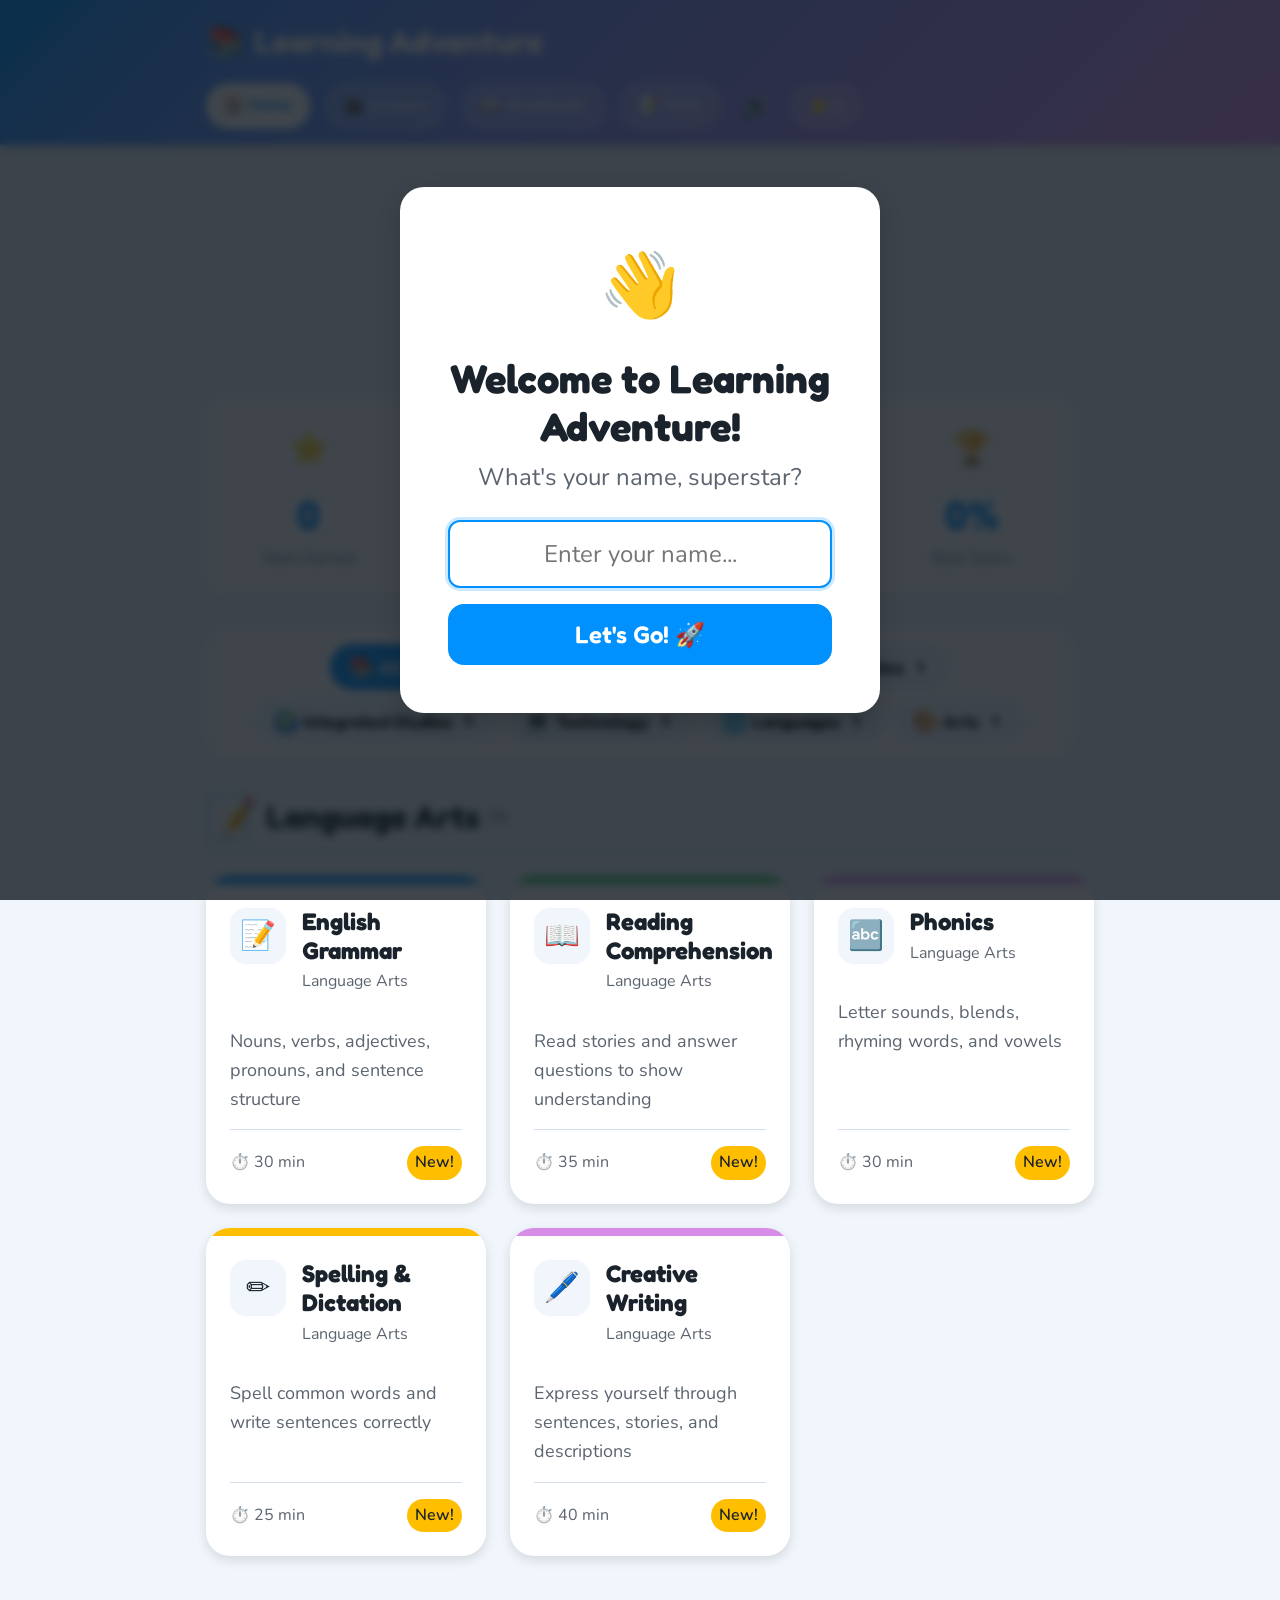
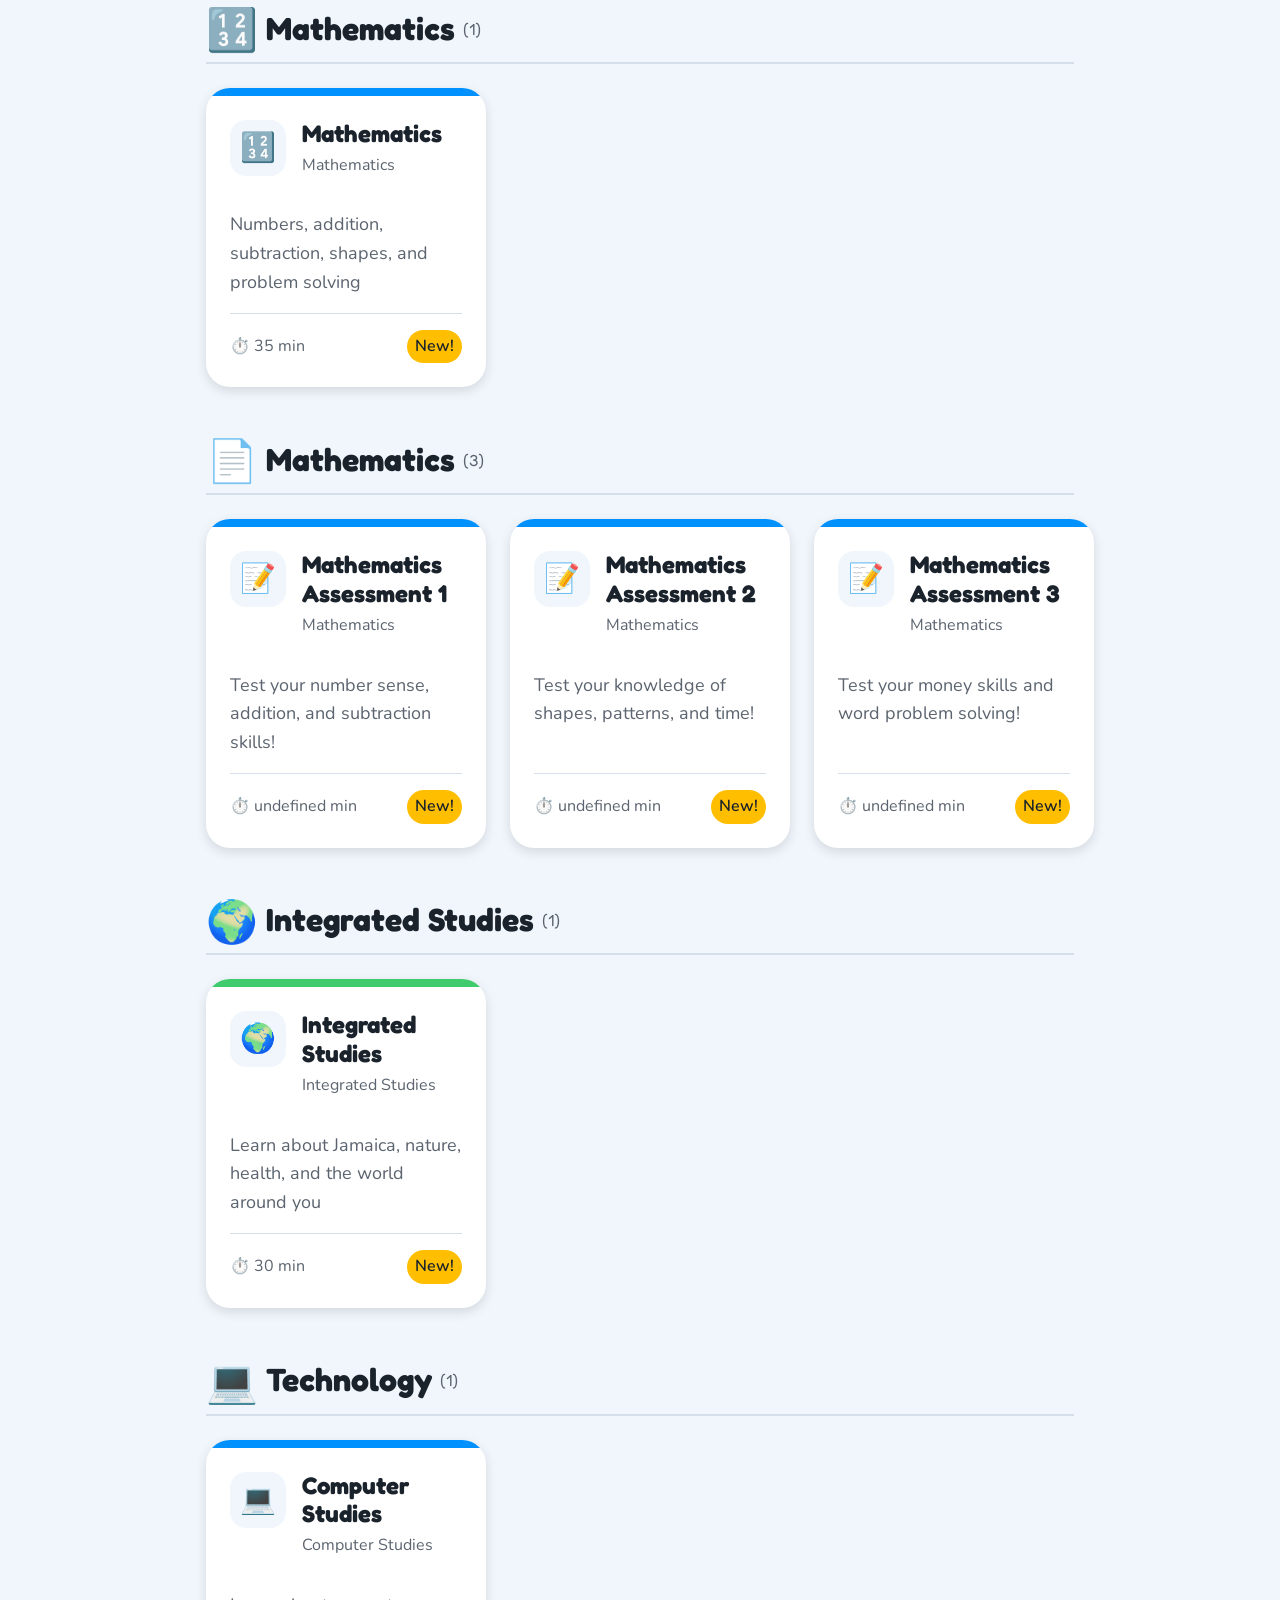
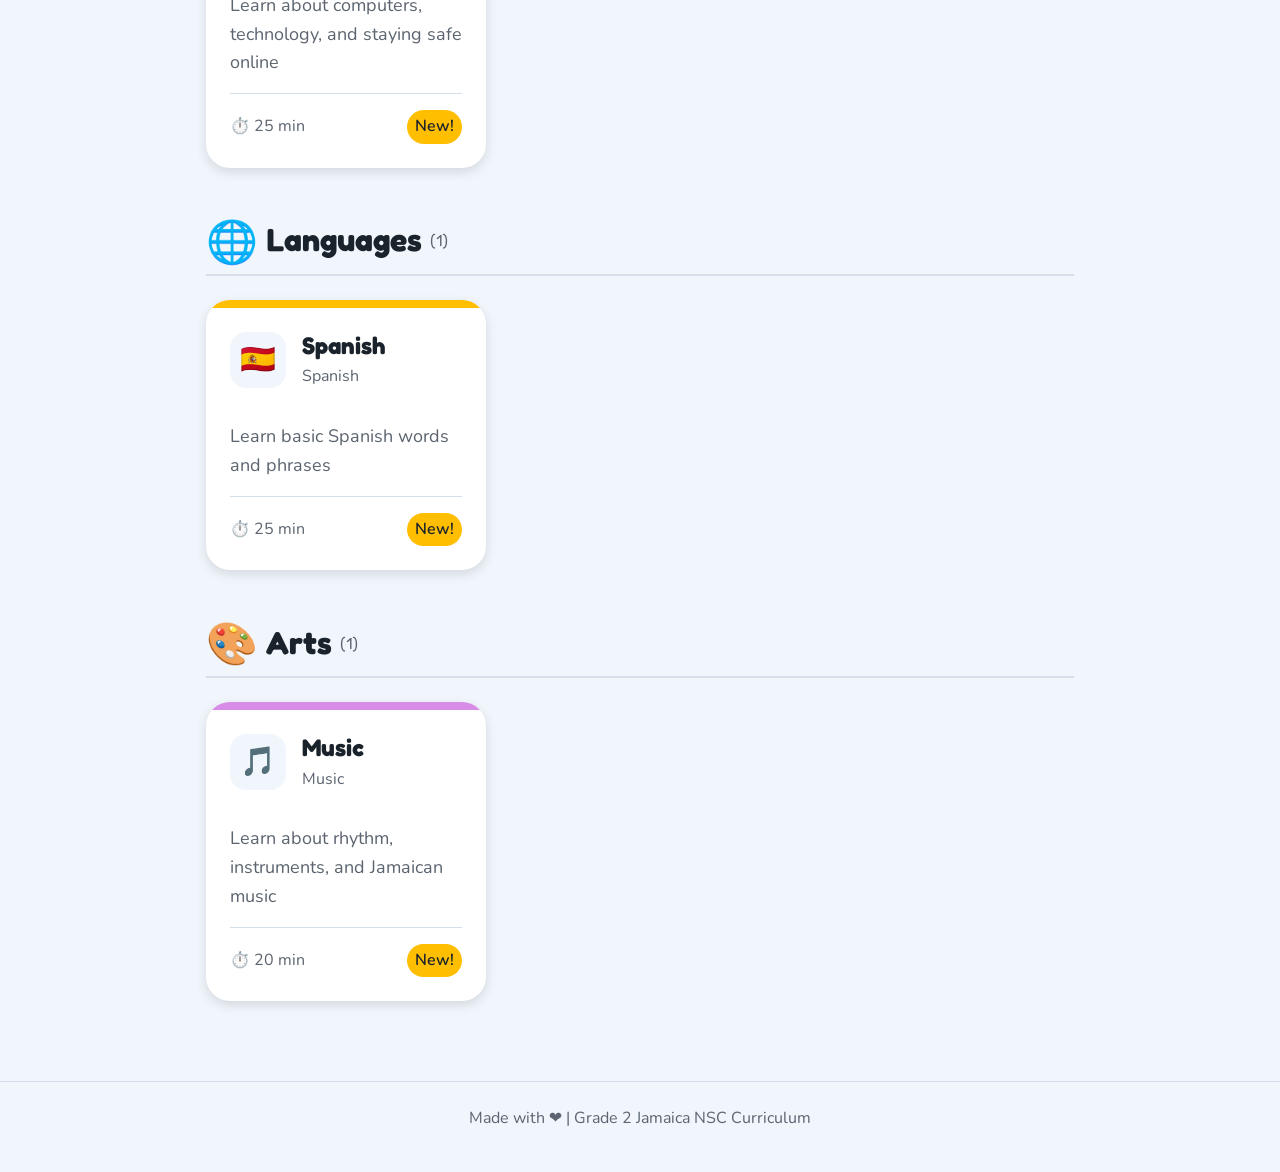
==== commit a3df6b85: "Add lessons/attendance storage API + persistent 4-tab nav - storage.js: lessons{} + attendance[] def" ====
--- a/index.html
+++ b/index.html
@@ -9,8 +9,8 @@
   <title>Learning Adventure 📚</title>
 
   <!-- PWA -->
-  <link rel="manifest" href="/manifest.json">
-  <link rel="apple-touch-icon" href="/assets/icons/apple-touch-icon.png">
+  <link rel="manifest" href="manifest.json">
+  <link rel="apple-touch-icon" href="assets/icons/apple-touch-icon.png">
 
   <!-- Fonts -->
   <link rel="preconnect" href="https://fonts.googleapis.com">
@@ -71,16 +71,29 @@
     <!-- Header -->
     <header class="app-header">
       <div class="container">
-        <a href="/" class="app-logo" id="home-btn">
+        <a href="index.html" class="app-logo" id="home-btn">
           <span class="app-logo__icon">📚</span>
           <span>Learning Adventure</span>
         </a>
         
         <nav class="app-nav">
-          <a href="workbook-review" class="app-nav__btn">
+          <a href="index.html" class="app-nav__btn app-nav__btn--active" aria-current="page">
+            <span>🏠</span>
+            <span class="app-nav__label">Home</span>
+          </a>
+          <a href="lessons.html" class="app-nav__btn">
+            <span>🎬</span>
+            <span class="app-nav__label">Lessons</span>
+          </a>
+          <a href="workbook-review.html" class="app-nav__btn">
             <span>📖</span>
-            <span>Workbooks</span>
-          </a>
+            <span class="app-nav__label">Workbooks</span>
+          </a>
+          <a href="assessments.html" class="app-nav__btn">
+            <span>📝</span>
+            <span class="app-nav__label">Tests</span>
+          </a>
+          <span class="attendance-streak" id="attendance-streak" title="Attendance streak"></span>
           <button class="sound-toggle" id="sound-toggle" title="Toggle sound" aria-label="Toggle sound">
             🔊
           </button>
@@ -188,7 +201,7 @@
   <script src="js/pwa-install.js"></script>
   <script>
     if ('serviceWorker' in navigator) {
-      navigator.serviceWorker.register('/sw.js');
+      navigator.serviceWorker.register('sw.js');
     }
   </script>
 </body>
--- a/css/navigation.css
+++ b/css/navigation.css
@@ -75,6 +75,120 @@
 
 .sound-toggle:hover {
   transform: scale(1.1);
+}
+
+/* Attendance streak pill in header */
+.attendance-streak {
+  display: none;
+  align-items: center;
+  gap: var(--space-xs);
+  background: rgba(255, 255, 255, 0.2);
+  border: 2px solid rgba(255, 255, 255, 0.3);
+  color: white;
+  padding: var(--space-sm) var(--space-md);
+  border-radius: var(--radius-full);
+  font-family: var(--font-family);
+  font-size: var(--font-size-sm);
+  font-weight: 700;
+}
+
+.attendance-streak--visible {
+  display: flex;
+}
+
+/* Compact tabs on small screens: icons only, horizontal scroll */
+@media (max-width: 640px) {
+  .app-nav {
+    gap: var(--space-sm);
+    flex-wrap: nowrap;
+    overflow-x: auto;
+    -webkit-overflow-scrolling: touch;
+    max-inline-size: 100%;
+  }
+
+  .app-nav__btn .app-nav__label {
+    display: none;
+  }
+
+  .app-nav__btn {
+    padding: var(--space-sm);
+    flex-shrink: 0;
+  }
+
+  .attendance-streak {
+    flex-shrink: 0;
+    padding: var(--space-sm);
+  }
+}
+
+/* ==========================================================================
+   PWA Nav Install Button
+   ========================================================================== */
+
+.nav-install-btn {
+  background: rgba(255, 255, 255, 0.2);
+  border: 2px solid rgba(255, 255, 255, 0.3);
+  border-radius: var(--radius-full);
+  padding: var(--space-xs) var(--space-sm);
+  font-size: 1.25rem;
+  line-height: 1;
+  cursor: pointer;
+  transition: background var(--transition-fast), border-color var(--transition-fast), transform var(--transition-fast);
+}
+
+.nav-install-btn:hover {
+  background: rgba(255, 255, 255, 0.35);
+  border-color: rgba(255, 255, 255, 0.6);
+  transform: scale(1.1);
+}
+
+/* iOS install instructions modal */
+.pwa-ios-modal {
+  position: fixed;
+  inset: 0;
+  background: rgba(0, 0, 0, 0.5);
+  display: flex;
+  align-items: flex-end;
+  justify-content: center;
+  z-index: 9999;
+  padding: var(--space-md);
+}
+
+.pwa-ios-modal__box {
+  background: var(--color-card);
+  border-radius: var(--radius-xl);
+  padding: var(--space-xl);
+  max-inline-size: 400px;
+  inline-size: 100%;
+  text-align: center;
+}
+
+.pwa-ios-modal__title {
+  font-family: var(--font-family-display);
+  font-size: var(--font-size-xl);
+  font-weight: 700;
+  margin-block-end: var(--space-lg);
+  color: var(--color-text);
+}
+
+.pwa-ios-modal__step {
+  font-size: var(--font-size-base);
+  color: var(--color-text);
+  margin-block-end: var(--space-md);
+  line-height: 1.5;
+}
+
+.pwa-ios-modal__close {
+  margin-block-start: var(--space-md);
+  padding: var(--space-sm) var(--space-xl);
+  background: var(--color-primary);
+  color: white;
+  border: none;
+  border-radius: var(--radius-full);
+  font-family: var(--font-family-display);
+  font-size: var(--font-size-base);
+  font-weight: 700;
+  cursor: pointer;
 }
 
 /* ==========================================================================
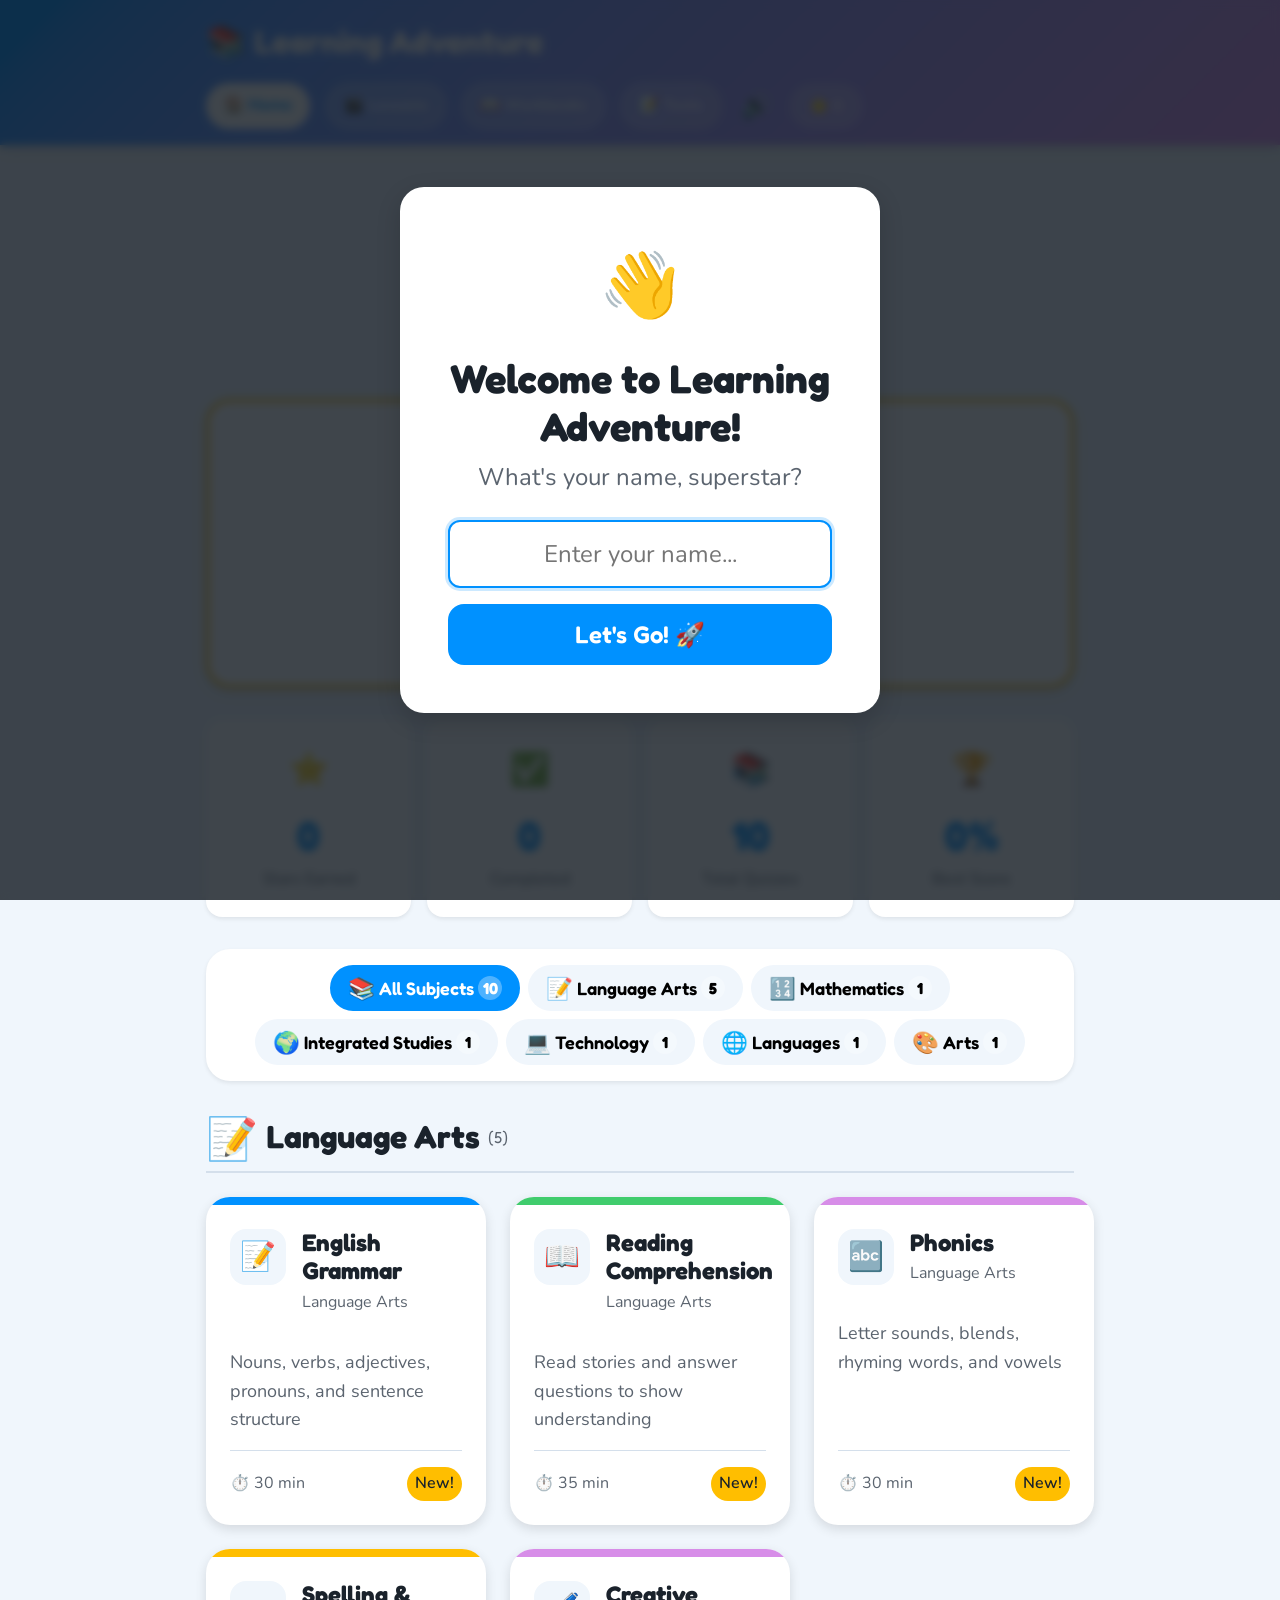
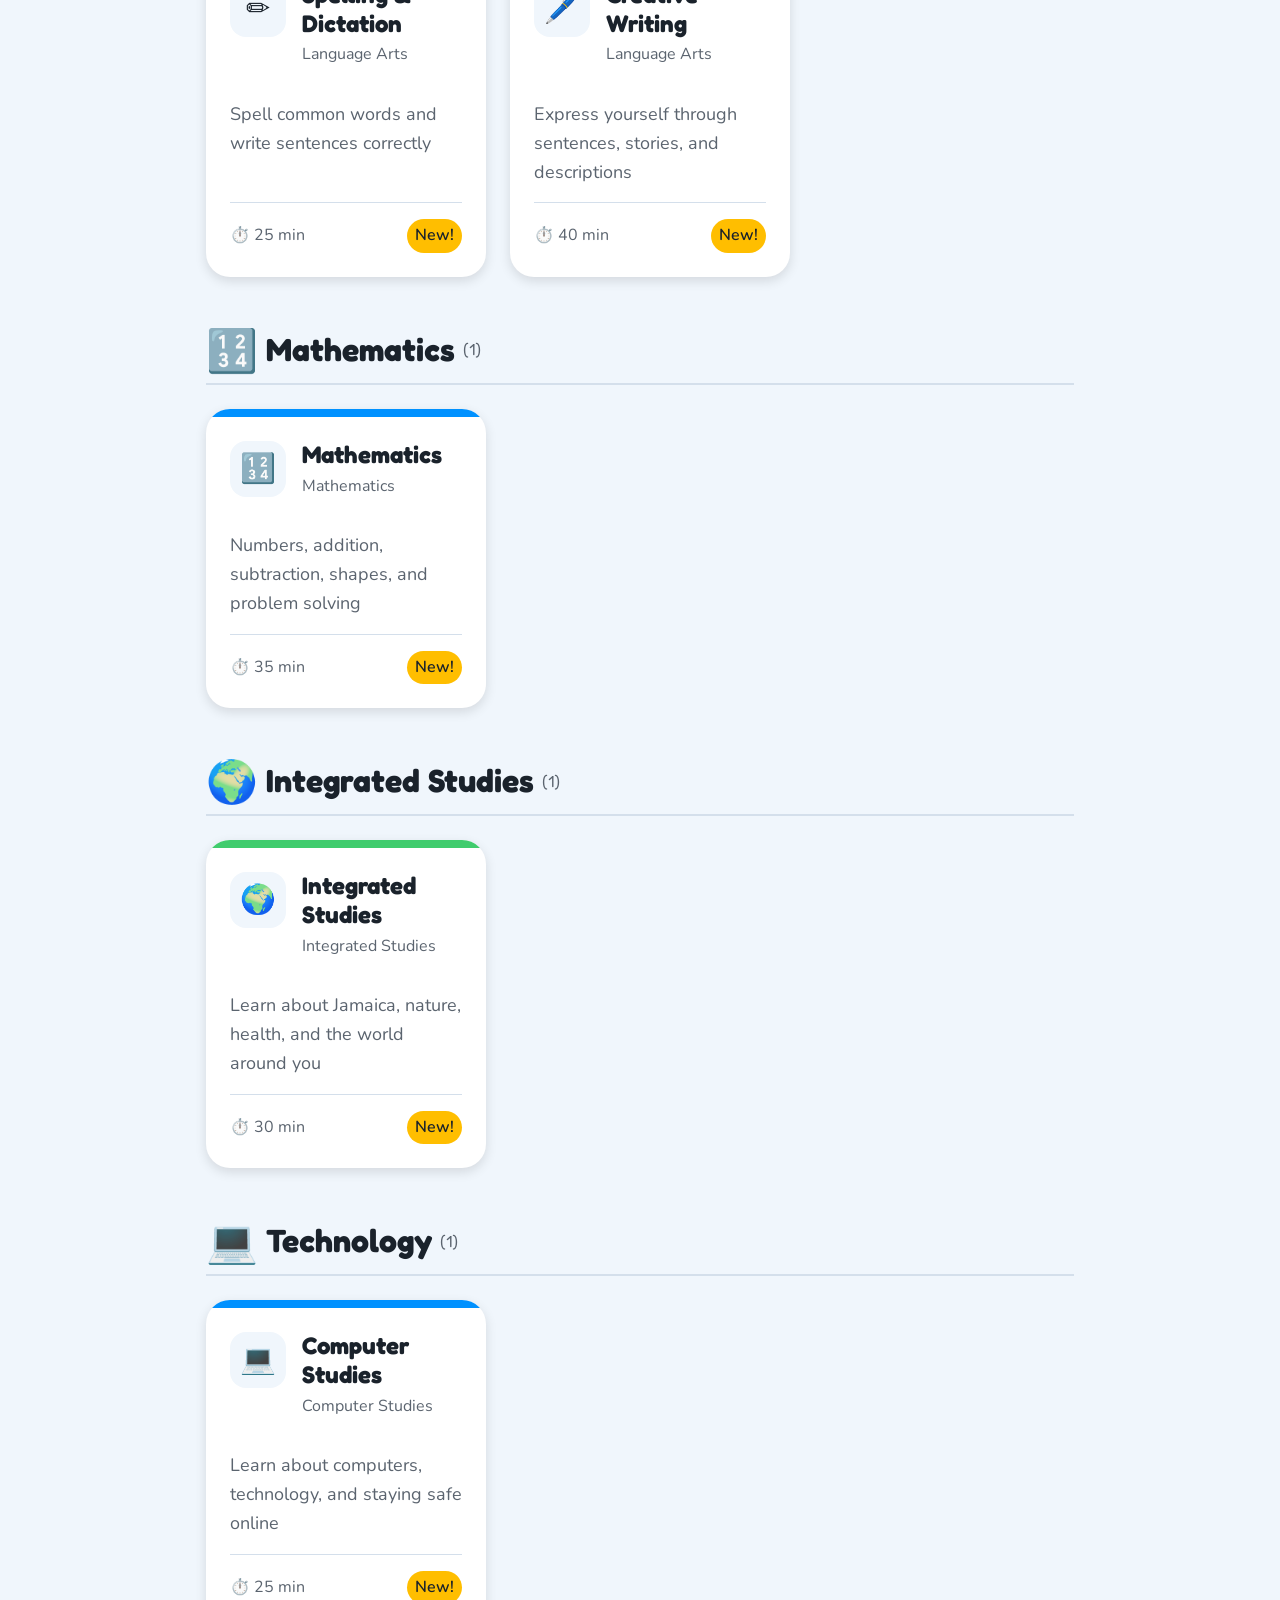
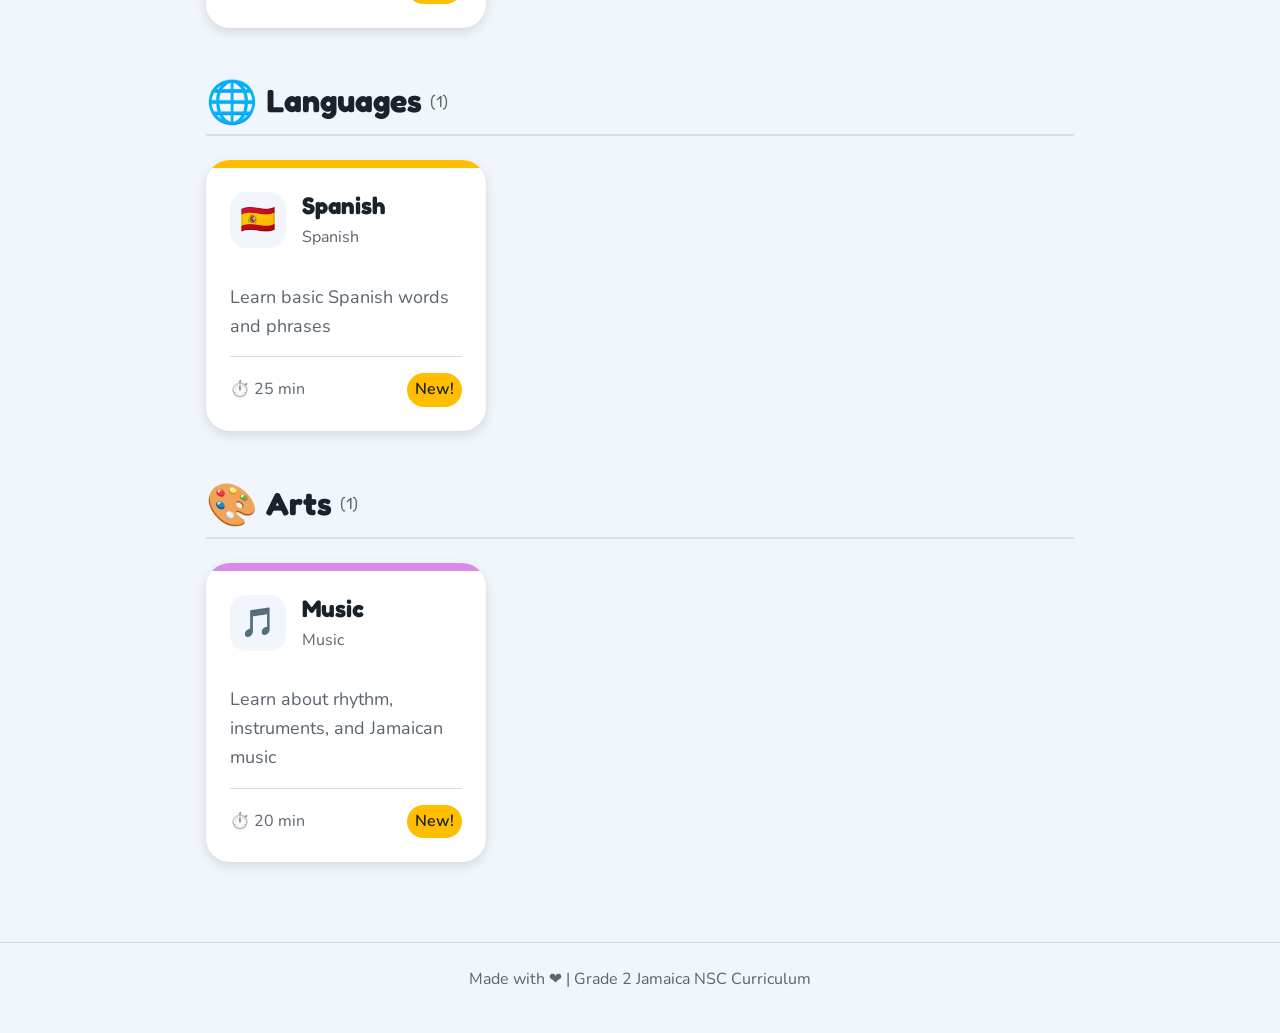
==== commit 6a42534c: "Add text-to-speech for question prompts - js/tts.js: Web Speech API module — delegated click handler" ====
--- a/index.html
+++ b/index.html
@@ -150,9 +150,11 @@
 
   <!-- Scripts -->
   <script src="js/storage.js"></script>
+  <script src="js/tts.js"></script>
   <script src="js/feedback.js"></script>
   <script src="js/quiz-engine.js"></script>
   <script src="js/math-interactive.js"></script>
+  <script src="js/attendance.js"></script>
   <script src="js/app.js"></script>
   
   <script>
--- a/css/components.css
+++ b/css/components.css
@@ -652,3 +652,185 @@
     max-inline-size: 480px;
   }
 }
+
+/* ==========================================================================
+   Attendance Check-in Widget
+   ========================================================================== */
+
+.attendance {
+  background: var(--color-card);
+  border-radius: var(--radius-xl);
+  box-shadow: var(--shadow-md);
+  padding: var(--space-xl);
+  margin-block-end: var(--space-xl);
+  border: 3px solid var(--color-accent);
+}
+
+.attendance__main {
+  display: flex;
+  flex-direction: column;
+  align-items: center;
+  gap: var(--space-md);
+  text-align: center;
+}
+
+.attendance__message {
+  display: flex;
+  align-items: center;
+  gap: var(--space-md);
+}
+
+.attendance__emoji {
+  font-size: 3rem;
+}
+
+.attendance__title {
+  font-family: var(--font-family-display);
+  font-size: var(--font-size-lg);
+  color: var(--color-text);
+}
+
+.attendance__subtitle {
+  color: var(--color-text-muted);
+  font-size: var(--font-size-sm);
+}
+
+.attendance__btn {
+  min-inline-size: 240px;
+}
+
+.attendance__btn--done {
+  cursor: default;
+  opacity: 0.85;
+}
+
+.attendance__streak {
+  font-family: var(--font-family-display);
+  font-weight: 700;
+  font-size: var(--font-size-base);
+  color: var(--color-accent-dark);
+}
+
+.attendance__toggle {
+  background: none;
+  border: none;
+  color: var(--color-primary);
+  font-family: var(--font-family);
+  font-size: var(--font-size-sm);
+  font-weight: 600;
+  cursor: pointer;
+  padding: var(--space-xs) var(--space-sm);
+  border-radius: var(--radius-full);
+}
+
+.attendance__toggle:hover {
+  background: var(--color-bg);
+}
+
+.attendance__calendar-wrap {
+  margin-block-start: var(--space-lg);
+}
+
+.attendance-calendar__title {
+  font-family: var(--font-family-display);
+  font-size: var(--font-size-base);
+  text-align: center;
+  margin-block-end: var(--space-sm);
+}
+
+.attendance-calendar {
+  display: grid;
+  grid-template-columns: repeat(7, 1fr);
+  gap: var(--space-xs);
+  max-inline-size: 420px;
+  margin-inline: auto;
+}
+
+.attendance-calendar__label {
+  text-align: center;
+  font-weight: 700;
+  font-size: var(--font-size-sm);
+  color: var(--color-text-muted);
+}
+
+.attendance-day {
+  display: flex;
+  align-items: center;
+  justify-content: center;
+  aspect-ratio: 1;
+  border-radius: var(--radius-sm);
+  background: var(--color-bg);
+  font-size: var(--font-size-sm);
+  font-weight: 600;
+  color: var(--color-text-muted);
+}
+
+.attendance-day--empty {
+  background: transparent;
+}
+
+.attendance-day--present {
+  background: var(--color-correct-light);
+  font-size: 1.1rem;
+}
+
+.attendance-day--today {
+  outline: 3px solid var(--color-primary);
+  outline-offset: -1px;
+  color: var(--color-text);
+}
+
+/* ============================================
+   TTS — read-aloud speaker button
+   Hidden unless the browser supports speech
+   (js/tts.js adds .tts-enabled to <html>)
+   ============================================ */
+.prompt-row {
+  display: flex;
+  align-items: flex-start;
+  gap: var(--space-sm, 0.5rem);
+}
+
+.prompt-row > p {
+  flex: 1;
+  margin-block-end: 0;
+}
+
+.tts-btn {
+  display: none;
+  flex-shrink: 0;
+  inline-size: 2.5rem;
+  block-size: 2.5rem;
+  border: 2px solid var(--color-primary);
+  border-radius: 50%;
+  background: var(--color-surface, #fff);
+  font-size: 1.15rem;
+  cursor: pointer;
+  transition: transform 0.15s ease, background 0.15s ease;
+}
+
+.tts-enabled .tts-btn {
+  display: inline-flex;
+  align-items: center;
+  justify-content: center;
+}
+
+.tts-btn:hover,
+.tts-btn:focus-visible {
+  transform: scale(1.1);
+  background: var(--color-primary-light, #e8f0fe);
+}
+
+.tts-btn--speaking {
+  animation: tts-pulse 1s ease-in-out infinite;
+  background: var(--color-primary);
+}
+
+@keyframes tts-pulse {
+  0%, 100% { transform: scale(1); }
+  50% { transform: scale(1.15); }
+}
+
+@media (prefers-reduced-motion: reduce) {
+  .tts-btn--speaking { animation: none; outline: 3px solid var(--color-primary); }
+}
--- a/css/navigation.css
+++ b/css/navigation.css
@@ -75,6 +75,18 @@
 
 .sound-toggle:hover {
   transform: scale(1.1);
+}
+
+/* Coming-soon assessment card */
+.subject-card--coming-soon {
+  opacity: 0.6;
+  cursor: default;
+  border: 2px dashed var(--color-border);
+}
+
+.subject-card--coming-soon:hover {
+  transform: none;
+  box-shadow: var(--shadow-md);
 }
 
 /* Attendance streak pill in header */
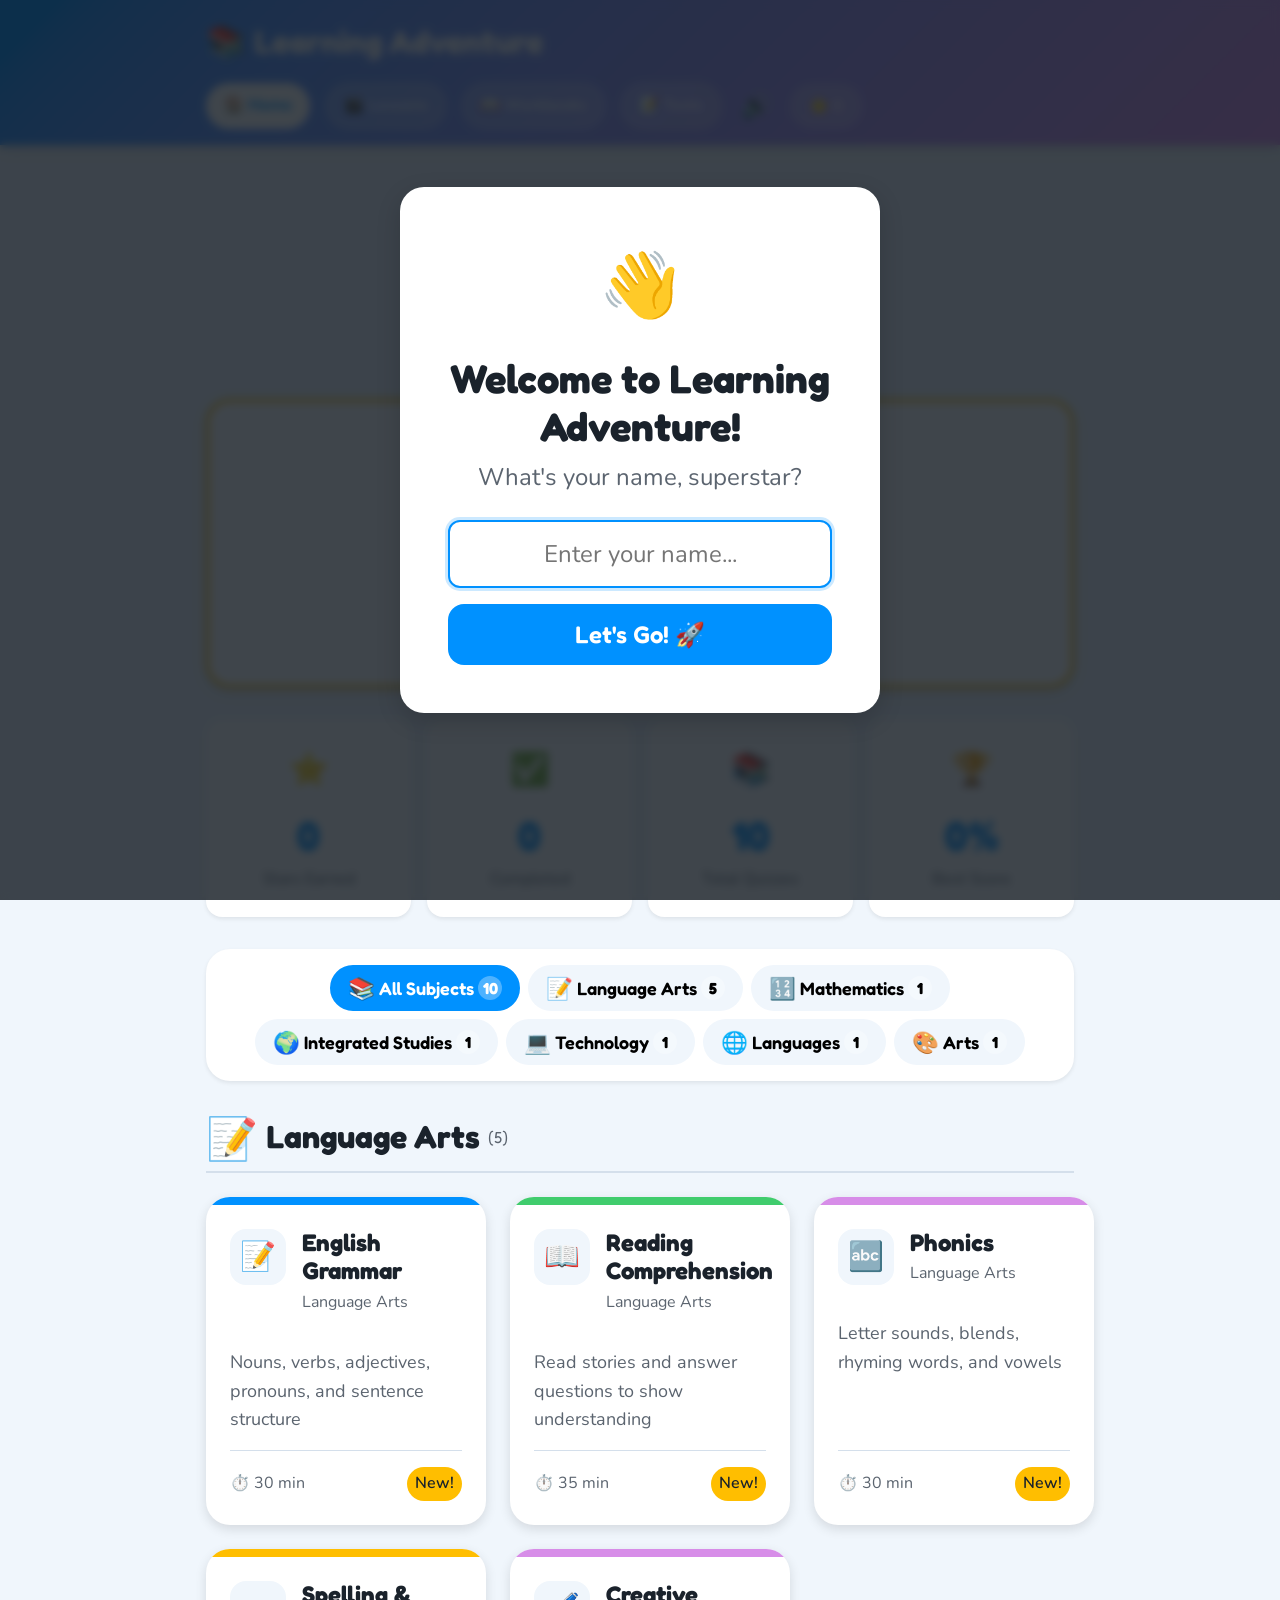
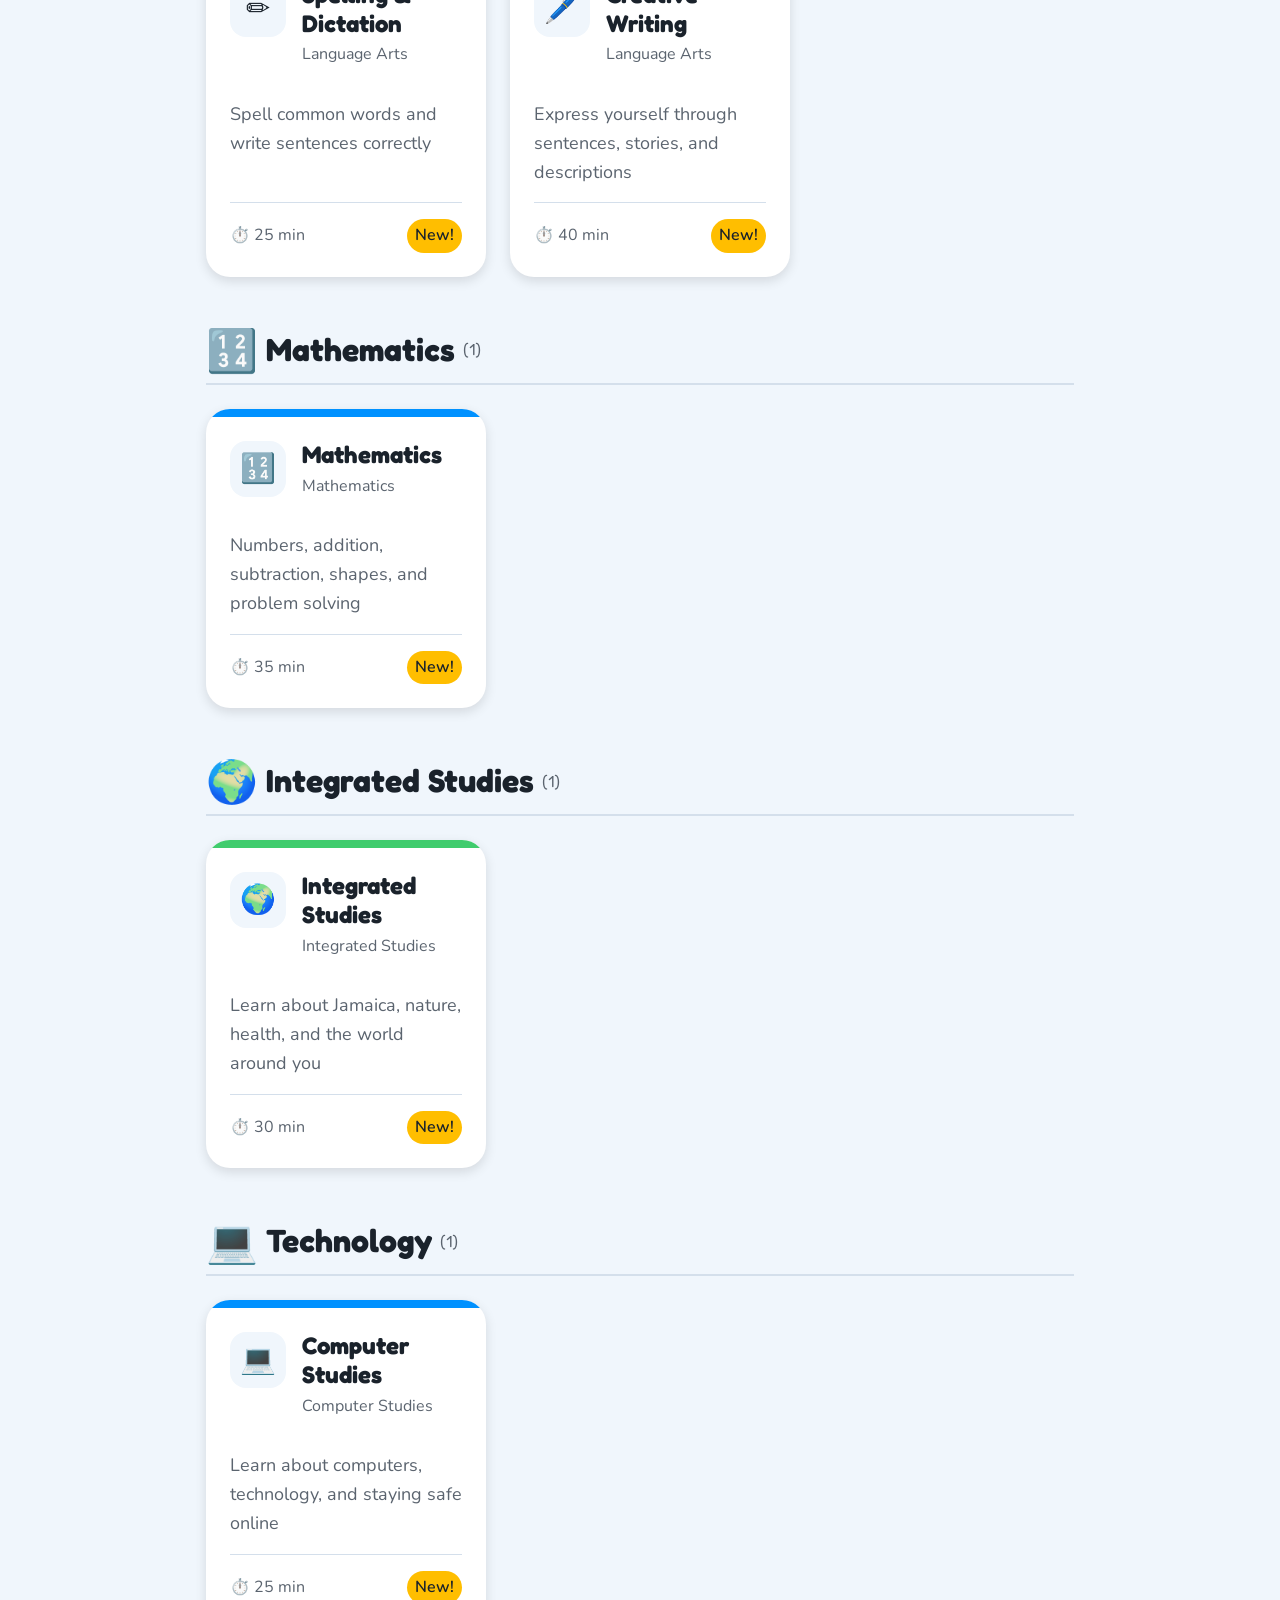
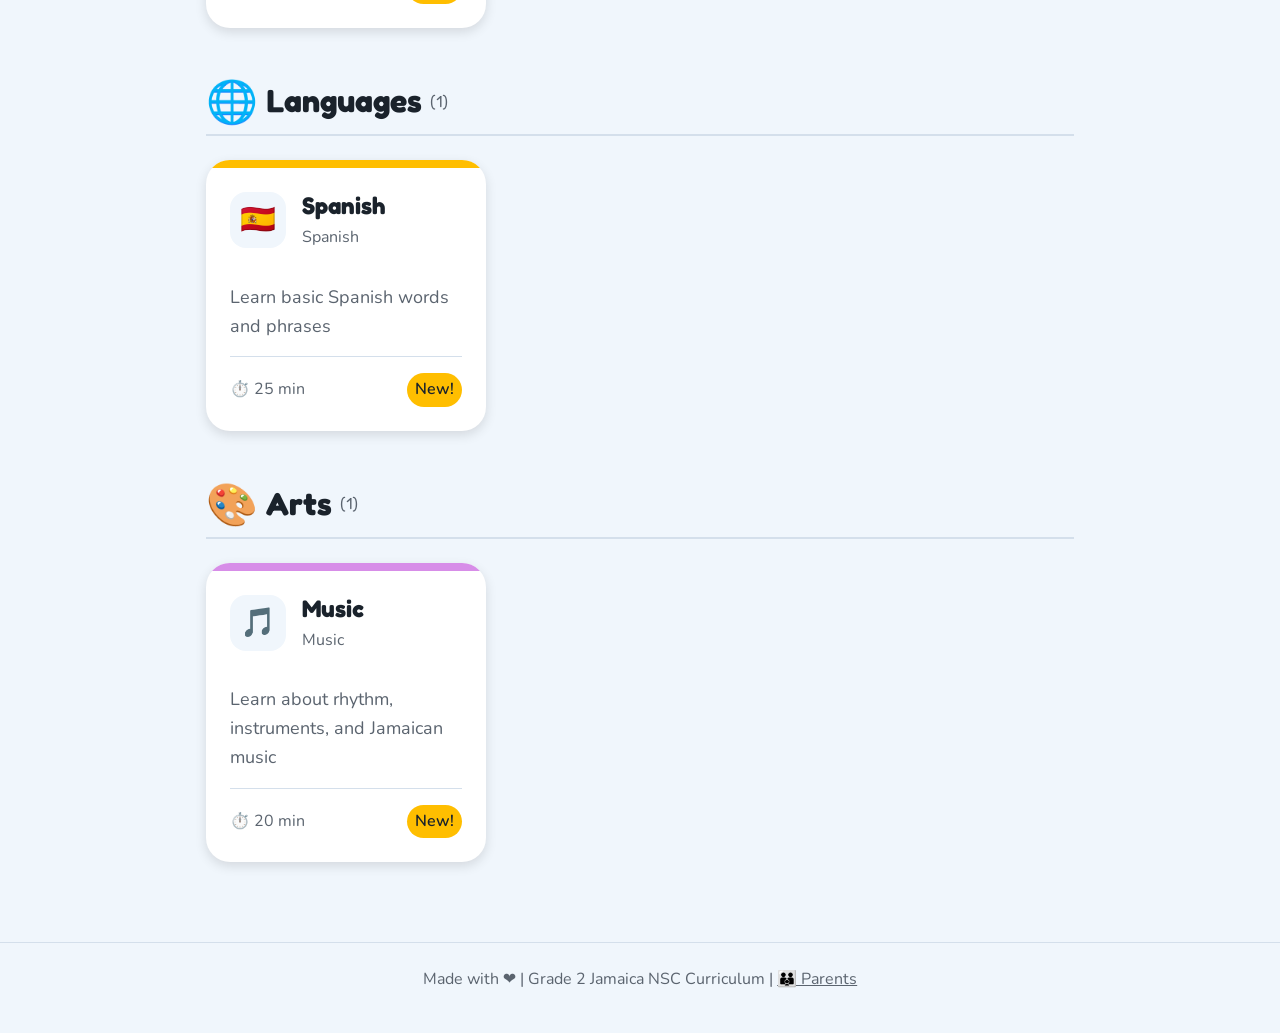
==== commit de6e8b29: "Add password-gated parent dashboard - parent-dashboard.html + js/parent-dashboard.js: progress repor" ====
--- a/index.html
+++ b/index.html
@@ -119,7 +119,7 @@
     <!-- Footer -->
     <footer class="app-footer">
       <div class="container">
-        <p>Made with ❤️ | Grade 2 Jamaica NSC Curriculum</p>
+        <p>Made with ❤️ | Grade 2 Jamaica NSC Curriculum | <a href="parent-dashboard.html" class="footer-parents-link">👪 Parents</a></p>
       </div>
     </footer>
   </div>
@@ -151,6 +151,7 @@
   <!-- Scripts -->
   <script src="js/storage.js"></script>
   <script src="js/tts.js"></script>
+  <script src="js/certificate.js"></script>
   <script src="js/feedback.js"></script>
   <script src="js/quiz-engine.js"></script>
   <script src="js/math-interactive.js"></script>
--- a/css/components.css
+++ b/css/components.css
@@ -834,3 +834,253 @@
 @media (prefers-reduced-motion: reduce) {
   .tts-btn--speaking { animation: none; outline: 3px solid var(--color-primary); }
 }
+
+/* ============================================
+   Certificate — printable achievement award
+   ============================================ */
+.certificate-overlay {
+  position: fixed;
+  inset: 0;
+  z-index: 1000;
+  display: flex;
+  flex-direction: column;
+  align-items: center;
+  justify-content: center;
+  gap: 1rem;
+  padding: 1rem;
+  background: rgba(30, 30, 60, 0.75);
+  overflow: auto;
+}
+
+.certificate {
+  background: #fffdf5;
+  inline-size: min(680px, 95vw);
+  border-radius: 12px;
+  box-shadow: 0 20px 60px rgba(0, 0, 0, 0.4);
+}
+
+.certificate__border {
+  margin: 12px;
+  padding: 2rem 1.5rem;
+  border: 4px double var(--color-primary, #4a6cf7);
+  border-radius: 8px;
+  text-align: center;
+  font-family: var(--font-body, 'Nunito', sans-serif);
+  color: #2b2b45;
+}
+
+.certificate__crest { font-size: 3rem; }
+
+.certificate__brand {
+  font-size: 0.85rem;
+  letter-spacing: 0.2em;
+  text-transform: uppercase;
+  color: var(--color-primary, #4a6cf7);
+  margin-block: 0.25rem 0.75rem;
+}
+
+.certificate__heading {
+  font-family: var(--font-display, 'Fredoka', sans-serif);
+  font-size: clamp(1.4rem, 4vw, 2rem);
+  margin-block-end: 0.75rem;
+}
+
+.certificate__line { font-size: 0.95rem; color: #666; margin-block: 0.35rem; }
+
+.certificate__name {
+  font-family: var(--font-display, 'Fredoka', sans-serif);
+  font-size: clamp(1.6rem, 5vw, 2.4rem);
+  color: var(--color-primary, #4a6cf7);
+  margin-block: 0.25rem;
+  border-block-end: 2px solid var(--color-primary, #4a6cf7);
+  display: inline-block;
+  padding-inline: 1.5rem;
+}
+
+.certificate__quiz {
+  font-size: 1.2rem;
+  font-weight: 700;
+  margin-block: 0.25rem;
+}
+
+.certificate__score { margin-block: 0.5rem; }
+
+.certificate__stars { font-size: 1.8rem; margin-block: 0.5rem; }
+
+.certificate__praise { font-weight: 700; color: #c98a00; }
+
+.certificate__footer {
+  display: flex;
+  justify-content: space-between;
+  margin-block-start: 1.5rem;
+  padding-block-start: 0.75rem;
+  border-block-start: 1px solid #ddd;
+  font-size: 0.85rem;
+  color: #666;
+}
+
+.certificate-overlay__actions { display: flex; gap: 0.75rem; }
+
+@media print {
+  body > *:not(.certificate-overlay) { display: none !important; }
+  .certificate-overlay {
+    position: static;
+    background: none;
+    padding: 0;
+  }
+  .certificate {
+    box-shadow: none;
+    inline-size: 100%;
+  }
+  .certificate-overlay__actions { display: none; }
+}
+
+/* ============================================
+   Parent Dashboard + password gate
+   ============================================ */
+.parent-gate {
+  max-inline-size: 420px;
+  margin-inline: auto;
+  margin-block-start: 3rem;
+  padding: 2rem;
+  text-align: center;
+}
+
+.parent-gate__icon { font-size: 3rem; }
+
+.parent-gate__title {
+  font-family: var(--font-display, 'Fredoka', sans-serif);
+  margin-block: 0.5rem;
+}
+
+.parent-gate__text { color: var(--color-text-muted); margin-block-end: 1rem; }
+
+.parent-gate__form { display: flex; gap: 0.5rem; }
+
+.parent-gate__input {
+  flex: 1;
+  padding: 0.65rem 0.9rem;
+  border: 2px solid var(--color-border);
+  border-radius: 8px;
+  font-size: 1rem;
+}
+
+.parent-gate__error { color: #c0392b; font-weight: 700; margin-block-start: 0.75rem; }
+
+.parent-dash__header {
+  display: flex;
+  flex-wrap: wrap;
+  align-items: center;
+  justify-content: space-between;
+  gap: 0.75rem;
+  margin-block-end: 1.25rem;
+}
+
+.parent-dash__header h1 {
+  font-family: var(--font-display, 'Fredoka', sans-serif);
+  font-size: clamp(1.3rem, 4vw, 1.8rem);
+}
+
+.parent-dash__header-actions { display: flex; gap: 0.5rem; }
+
+.parent-dash__cards {
+  display: grid;
+  grid-template-columns: repeat(auto-fit, minmax(140px, 1fr));
+  gap: 0.75rem;
+  margin-block-end: 1.5rem;
+}
+
+.parent-dash__card {
+  display: flex;
+  flex-direction: column;
+  align-items: center;
+  padding: 1rem;
+  text-align: center;
+}
+
+.parent-dash__card-icon { font-size: 1.6rem; }
+.parent-dash__card-value { font-size: 1.5rem; font-weight: 800; }
+.parent-dash__card-label { font-size: 0.8rem; color: var(--color-text-muted); }
+
+.parent-dash__section { margin-block-end: 1.75rem; }
+
+.parent-dash__section h2 {
+  font-family: var(--font-display, 'Fredoka', sans-serif);
+  font-size: 1.15rem;
+  margin-block-end: 0.5rem;
+}
+
+.parent-dash__avg {
+  font-family: var(--font-body, 'Nunito', sans-serif);
+  font-size: 0.8rem;
+  font-weight: 600;
+  color: var(--color-text-muted);
+  margin-inline-start: 0.5rem;
+}
+
+.parent-dash__table-wrap { overflow-x: auto; }
+
+.parent-dash__table {
+  inline-size: 100%;
+  border-collapse: collapse;
+  font-size: 0.9rem;
+  background: var(--color-surface, #fff);
+  border-radius: 8px;
+  overflow: hidden;
+}
+
+.parent-dash__table th,
+.parent-dash__table td {
+  padding: 0.5rem 0.75rem;
+  text-align: start;
+  border-block-end: 1px solid var(--color-border, #eee);
+}
+
+.parent-dash__table th {
+  background: var(--color-primary, #4a6cf7);
+  color: #fff;
+  font-weight: 700;
+}
+
+.parent-dash__empty { color: var(--color-text-muted); font-style: italic; }
+
+.parent-dash__attendance {
+  display: flex;
+  flex-wrap: wrap;
+  gap: 4px;
+}
+
+.parent-dash__day {
+  inline-size: 2rem;
+  block-size: 2rem;
+  display: inline-flex;
+  align-items: center;
+  justify-content: center;
+  border-radius: 6px;
+  background: var(--color-border, #eee);
+  font-size: 0.75rem;
+  color: var(--color-text-muted);
+}
+
+.parent-dash__day--present { background: #ffe9a8; font-size: 1rem; }
+
+.parent-dash__password-form { display: flex; gap: 0.5rem; max-inline-size: 420px; }
+
+.parent-dash__password-form input {
+  flex: 1;
+  padding: 0.6rem 0.9rem;
+  border: 2px solid var(--color-border);
+  border-radius: 8px;
+}
+
+.parent-dash__hint { font-size: 0.8rem; color: var(--color-text-muted); margin-block-start: 0.5rem; }
+
+.footer-parents-link {
+  color: var(--color-text-muted);
+  text-decoration: underline;
+}
+
+@media print {
+  .app-header, .app-footer, .parent-dash__header-actions,
+  .parent-dash__settings { display: none !important; }
+}
